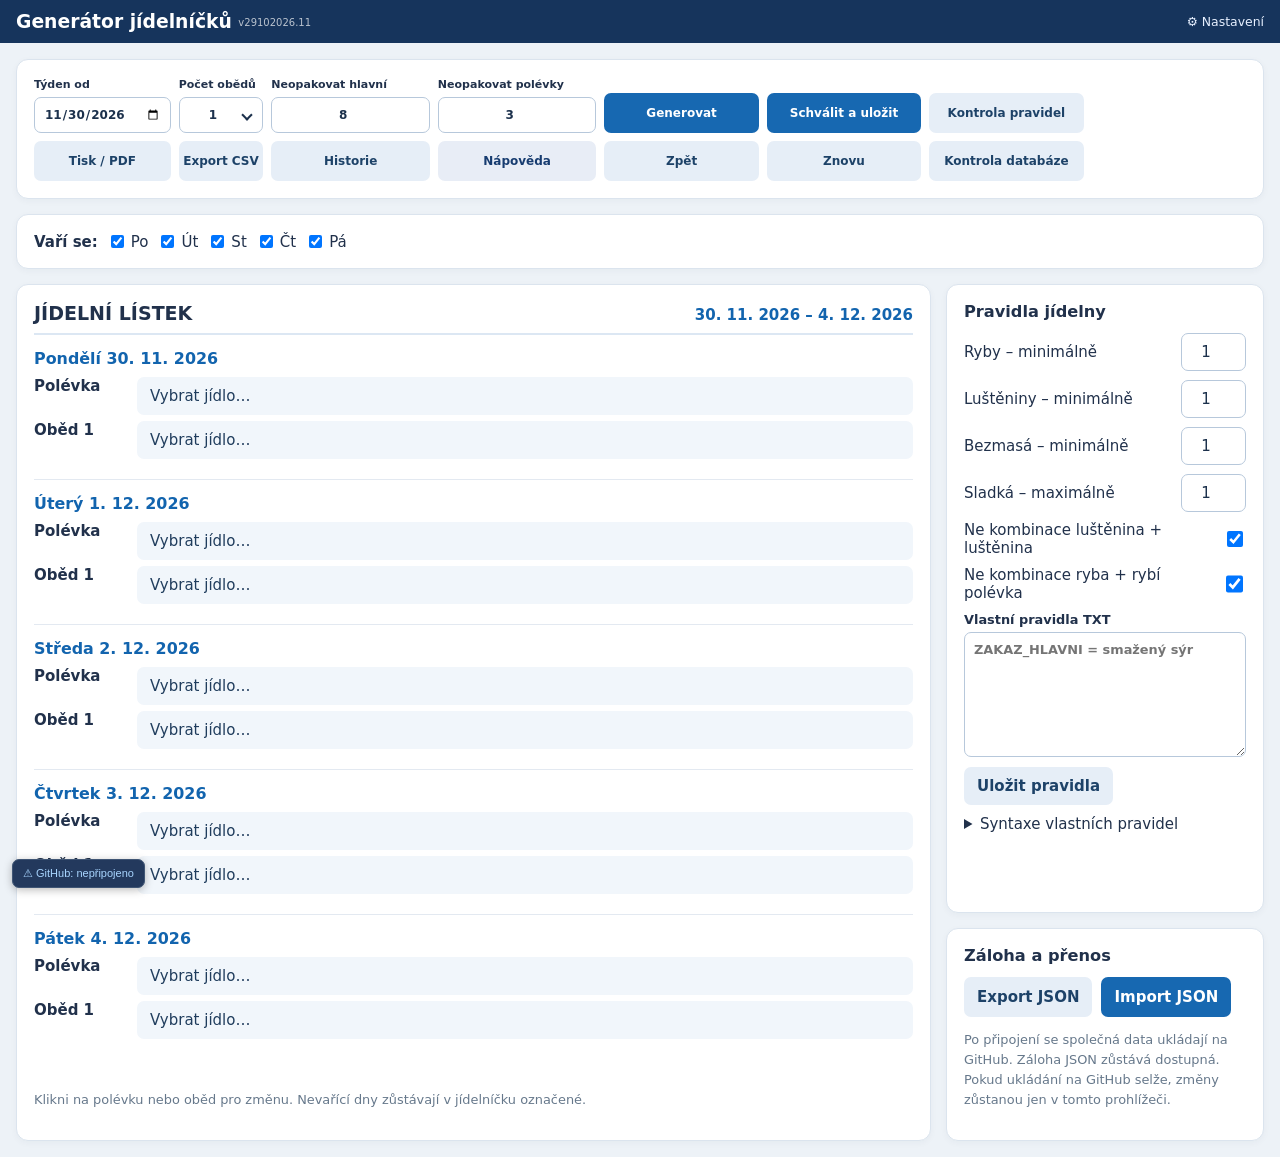
==== index.html @ 7bf38f8b "Add files via upload" ====
<!doctype html><html lang="cs"><head><meta charset="utf-8"><meta name="viewport" content="width=device-width,initial-scale=1"><title>Generátor školních jídelníčků</title><link rel="icon" href="favicon.ico?v=1" sizes="any"><link rel="apple-touch-icon" href="icon-192.png"><link rel="manifest" href="manifest.webmanifest"><meta name="theme-color" content="#ffb43d"><link rel="stylesheet" href="style.css?v=88"><style id="tablet-picker-stable-height">
/* Tablet: vyska dialogu nezavisi na poctu vysledku vyhledavani. */
@media (min-width: 601px) and (max-width: 1100px) {
  dialog#picker[open] {
    box-sizing: border-box !important;
    height: calc(100dvh - 12px) !important;
    max-height: calc(100dvh - 12px) !important;
    display: flex !important;
    flex-direction: column !important;
    overflow: hidden !important;
    margin-block: auto !important;
  }
  dialog#picker #choices {
    flex: 1 1 0 !important;
    min-height: 0 !important;
    max-height: none !important;
    overflow-y: auto !important;
    overscroll-behavior: contain;
  }
  dialog#picker .dialogtop,
  dialog#picker #pickerKindLabel,
  dialog#picker #search,
  dialog#picker .picker-category-label,
  dialog#picker .picker-management {
    flex-shrink: 0 !important;
  }
}
</style><style id="lenovo-picker-keyboard-fix">
/* Older Android WebView: visual viewport height is supplied by JS in pixels. */
@media (max-width: 1100px) {
 dialog#picker[open] {
  box-sizing:border-box!important;
  position:fixed!important;
  top:var(--picker-viewport-top, 0px)!important;
  bottom:auto!important;
  left:8px!important;right:8px!important;
  width:calc(100% - 16px)!important;
  max-width:none!important;
  height:var(--picker-viewport-height, calc(100vh - 16px))!important;
  max-height:var(--picker-viewport-height, calc(100vh - 16px))!important;
  margin:0 auto!important;
  padding:12px!important;
  display:flex!important;flex-direction:column!important;
  overflow:hidden!important;
 }
 dialog#picker #choices {flex:1 1 0!important;min-height:0!important;max-height:none!important;overflow-y:auto!important;overscroll-behavior:contain;}
 dialog#picker .dialogtop,dialog#picker #pickerKindLabel,dialog#picker #search,dialog#picker .picker-category-label,dialog#picker .picker-management {flex-shrink:0!important;}
 dialog#picker .picker-management {margin-top:auto!important;}
}
</style></head><body>
<header><div><h1>Generátor jídelníčků <small style="font-size:10px;font-weight:400;opacity:.7;white-space:nowrap;vertical-align:middle">v29102026.11</small></h1></div><div class="sync-area"><details class="github-settings"><summary>⚙ Nastavení</summary><div class="github-controls"><button id="ghConnect" type="button" class="alt">Připojit GitHub</button><button id="ghRefresh" type="button" class="alt" hidden>Načíst společná data</button><button id="ghResolve" type="button" class="alt" hidden>Vyřešit konflikt</button><button id="ghDisconnect" type="button" class="alt" hidden>Odpojit</button><p class="sync-hint">Změny se ukládají automaticky. Nová data se kontrolují při návratu do aplikace a průběžně. Při konfliktu se nic tiše nepřepíše.</p></div></details></div></header>
<main><section class="panel toolbar"><div class="toolbar-fields"><label>Týden od <span class="main-date-wrap"><input type="date" id="date" tabindex="-1" aria-hidden="true"><button type="button" id="openMainCalendar" class="main-date-overlay" aria-label="Vybrat týden v kalendáři" title="Vybrat týden v kalendáři"></button></span></label><label>Počet obědů <select id="count"><option value="1">1</option><option value="2">2</option></select></label><label>Neopakovat hlavní <input id="lockMain" type="number" min="0" max="20" value="8"><select id="lockMainMobile" class="mobile-lock-select" aria-label="Neopakovat hlavní"><option value="0">0</option><option value="1">1</option><option value="2">2</option><option value="3">3</option><option value="4">4</option><option value="5">5</option><option value="6">6</option><option value="7">7</option><option value="8" selected>8</option><option value="9">9</option><option value="10">10</option><option value="11">11</option><option value="12">12</option><option value="13">13</option><option value="14">14</option><option value="15">15</option><option value="16">16</option><option value="17">17</option><option value="18">18</option><option value="19">19</option><option value="20">20</option></select></label><label>Neopakovat polévky <input id="lockSoup" type="number" min="0" max="20" value="3"><select id="lockSoupMobile" class="mobile-lock-select" aria-label="Neopakovat polévky"><option value="0">0</option><option value="1">1</option><option value="2">2</option><option value="3" selected>3</option><option value="4">4</option><option value="5">5</option><option value="6">6</option><option value="7">7</option><option value="8">8</option><option value="9">9</option><option value="10">10</option><option value="11">11</option><option value="12">12</option><option value="13">13</option><option value="14">14</option><option value="15">15</option><option value="16">16</option><option value="17">17</option><option value="18">18</option><option value="19">19</option><option value="20">20</option></select></label></div><div class="toolbar-actions"><button id="generate">Generovat</button><button id="approve">Schválit a uložit</button><button id="validate" class="alt">Kontrola pravidel</button><button id="auditCatalog" class="alt">Kontrola databáze</button><button id="print" class="alt">Tisk / PDF</button><button id="csv" class="alt">Export CSV</button><button id="openHistory" class="alt">Historie</button><a class="help-link" href="napoveda.html?v=22" target="_blank" rel="noopener">Nápověda</a><button id="undo" class="alt">Zpět</button><button id="redo" class="alt">Znovu</button><details class="mobile-more" id="mobileMore"><summary>☰ Další</summary><div class="mobile-more-items"><button type="button" data-original="validate">Kontrola pravidel</button><button type="button" data-original="print">Tisk / PDF</button><button type="button" data-original="csv">Export CSV</button><button type="button" data-original="openHistory">Historie</button><a href="napoveda.html?v=22" target="_blank" rel="noopener">Nápověda</a><button type="button" data-original="auditCatalog">Kontrola databáze</button></div></details></div></section>
<section class="panel daybar"><strong>Vaří se:</strong><label><input type="checkbox" data-day="0" checked> Po</label><label><input type="checkbox" data-day="1" checked> Út</label><label><input type="checkbox" data-day="2" checked> St</label><label><input type="checkbox" data-day="3" checked> Čt</label><label><input type="checkbox" data-day="4" checked> Pá</label></section>
<div class="layout"><section class="panel"><div class="heading"><h2>JÍDELNÍ LÍSTEK</h2><strong id="range"></strong></div><div id="days"></div><p class="muted">Klikni na polévku nebo oběd pro změnu. Nevařící dny zůstávají v jídelníčku označené.</p></section>
<aside><section class="panel"><h2>Pravidla jídelny</h2><div id="rules"></div><label class="block">Vlastní pravidla TXT <textarea id="txtRules" rows="7" placeholder="ZAKAZ_HLAVNI = smažený sýr"></textarea></label><button id="saveRules" class="alt">Uložit pravidla</button><details><summary>Syntaxe vlastních pravidel</summary><p class="muted">ZAKAZ_HLAVNI, ZAKAZ_POLEVKA, ZAKAZ_KOMBINACE, VYZADUJ_HLAVNI, VYZADUJ_POLEVKA, VYZADUJ_KOMBINACE. Každý požadavek na samostatný řádek; kombinace ve tvaru polévka | hlavní jídlo.</p></details></section><section class="panel"><h2>Záloha a přenos</h2><div class="actions"><button id="backup" class="alt">Export JSON</button><label class="upload">Import JSON<input id="restore" type="file" accept=".json,application/json" hidden></label></div><p class="muted">Po připojení se společná data ukládají na GitHub. Záloha JSON zůstává dostupná. Pokud ukládání na GitHub selže, změny zůstanou jen v tomto prohlížeči.</p></section></aside></div>
<div id="status" role="status" aria-live="polite"></div></main>
<dialog id="picker"><div class="dialogtop"><h2 id="pickerTitle">Vybrat jídlo</h2><button id="closePicker" class="alt">Zavřít</button></div><label id="pickerKindLabel" class="picker-category-label" hidden>Druh <select id="pickerKind"><option value="main">Hlavní jídlo</option><option value="soup">Polévka</option></select></label><input id="search" placeholder="Hledat jídlo nebo kategorii…" autocomplete="off"><label class="picker-category-label">Kategorie <select id="pickerCategory"><option value="">VŠECHNY</option></select></label><div id="choices"></div><div class="picker-management"><label for="pickerMealName">Název vybraného nebo nového jídla</label><input id="pickerMealName" placeholder="Název pokrmu"><div class="picker-management-actions"><button type="button" id="pickerAdd" class="alt">Přidat</button><button type="button" id="pickerRename" class="alt">Přejmenovat</button><button type="button" id="pickerRemove" class="danger">Smazat</button><button type="button" id="pickerChoose">Vybrat ✓</button></div></div></dialog>
<dialog id="newMealCategoryDialog" class="new-meal-category-dialog"><h2>Potvrdit kategorii nového pokrmu</h2><div class="new-meal-summary"><div><strong>Druh:</strong> <span id="newMealKind"></span></div><div><label for="newMealName"><strong>Název jídla / polévky:</strong></label> <input id="newMealName" type="text" autocomplete="off" required></div></div><p id="newMealCategoryHint"></p><label class="block">Kategorie<select id="newMealCategory"></select></label><div class="actions"><button type="button" id="newMealCategoryAccept">Potvrdit a přidat</button><button type="button" id="newMealCategoryCancel" class="alt">Zrušit</button></div></dialog><dialog id="historyDialog" class="history-dialog"><div class="dialogtop"><h2>Historie jídelníčků</h2><button id="closeHistory" class="alt">Zavřít</button></div><div class="history-layout"><div class="history-list"><div id="historyList"></div></div><div class="history-detail"><h3 id="historyTitle">Vyber uložený týden</h3><div id="historyPreview"></div><div class="history-actions"><button id="historyLoad">Načíst jídelníček</button><button id="historyCopy" class="alt">Kopírovat do jiného týdne</button><button id="historyDelete" class="danger">Smazat z historie</button><label class="upload history-import-button">Import historie<input id="importHistory" type="file" accept=".json,application/json" hidden></label><button id="exportHistory" class="alt">Export historie</button><button id="historyPrint" class="alt">Tisk / PDF</button></div></div></div></dialog><dialog id="copyWeekDialog" class="copy-week-dialog" aria-labelledby="copyWeekTitle">
<div class="dialogtop"><h2 id="copyWeekTitle">Kopírovat do jiného týdne</h2><button type="button" id="copyCancel" class="alt">Zavřít</button></div>
<p>Vyber datum. Aplikace automaticky nastaví týden začínající příslušným pondělím.</p>
<div class="copy-cal-nav"><button type="button" id="copyPrevMonth" class="alt" aria-label="Předchozí měsíc">‹</button><strong id="copyMonthLabel"></strong><button type="button" id="copyNextMonth" class="alt" aria-label="Následující měsíc">›</button></div>
<div class="copy-cal-days"><span>Po</span><span>Út</span><span>St</span><span>Čt</span><span>Pá</span><span>So</span><span>Ne</span></div><div id="copyCalendar" class="copy-cal-grid"></div>
<div class="copy-cal-legend"><span>🟩 Dnes</span><span>🟦 Vybraný den</span><span>▫️ Cílový týden</span></div>
<p id="copyWeekRange" aria-live="polite"></p><p id="copyWeekWarning" class="copy-cal-warning" aria-live="polite"></p>
<div class="copy-cal-actions"><button type="button" id="copyToday" class="alt">Dnes</button><button type="button" id="copyConfirm">Kopírovat</button></div></dialog>
<script src="catalog-data.js"></script><script src="catalog.js"></script><script src="github-sync.js?v=21"></script><script src="app.js?v=79"></script><script>(function(){const menu=document.getElementById('mobileMore');if(!menu)return;menu.querySelectorAll('[data-original]').forEach(button=>button.addEventListener('click',()=>{menu.open=false;document.getElementById(button.dataset.original)?.click()}));menu.querySelectorAll('a').forEach(a=>a.addEventListener('click',()=>{menu.open=false}));document.addEventListener('pointerdown',e=>{if(menu.open&&!menu.contains(e.target))menu.open=false});document.addEventListener('keydown',e=>{if(e.key==='Escape'&&menu.open)menu.open=false});})();</script><script>/* Presne barvy jednotlivych polozek bez systemoveho sedeho hoveru. */
(()=>{const ids=['count','lockMainMobile','lockSoupMobile'];let active=null;
function close(){if(active){active.hidden=true;active=null}}
for(const id of ids){const sel=document.getElementById(id);if(!sel)continue;
const shell=document.createElement('span');shell.className='toolbar-select-shell';sel.parentNode.insertBefore(shell,sel);shell.append(sel);
const trigger=document.createElement('button');trigger.type='button';trigger.className='toolbar-select-trigger';trigger.setAttribute('aria-label',sel.getAttribute('aria-label')||sel.closest('label')?.textContent.trim()||id);shell.append(trigger);
const menu=document.createElement('div');menu.className='toolbar-select-list';menu.hidden=true;shell.append(menu);
function refresh(){trigger.textContent=sel.selectedOptions[0]?.textContent||sel.value;menu.replaceChildren();for(const opt of sel.options){const b=document.createElement('button');b.type='button';b.className='toolbar-select-item';b.textContent=opt.textContent;b.addEventListener('click',()=>{sel.value=opt.value;sel.dispatchEvent(new Event('change',{bubbles:true}));refresh();close();trigger.focus()});menu.append(b)}}
trigger.addEventListener('click',()=>{const was=!menu.hidden;close();if(!was){refresh();menu.hidden=false;active=menu}});
sel.addEventListener('change',refresh);const obs=new MutationObserver(refresh);obs.observe(sel,{attributes:true,attributeFilter:['value']});
refresh();const oldValue=Object.getOwnPropertyDescriptor(HTMLSelectElement.prototype,'value');if(oldValue){Object.defineProperty(sel,'value',{get(){return oldValue.get.call(this)},set(v){oldValue.set.call(this,v);refresh()},configurable:true})}
}
document.addEventListener('pointerdown',e=>{if(active&&!e.target.closest('.toolbar-select-shell'))close()});document.addEventListener('keydown',e=>{if(e.key==='Escape')close()});
})();</script><script id="lenovo-picker-keyboard-js">
(function(){
 const picker=document.getElementById('picker');if(!picker)return;
 function setLandscape(){
  var touch=window.matchMedia ? window.matchMedia('(pointer: coarse)').matches : ('ontouchstart' in window);
  var wide=window.innerWidth>=681 && window.innerWidth<=1800 && window.innerWidth>window.innerHeight;
  document.documentElement.classList.toggle('tablet-landscape-picker',!!(touch&&wide));
 }
 setLandscape();
 function fit(){
  setLandscape();
  if(!picker.open)return;
  const vv=window.visualViewport;
  const h=vv?vv.height:window.innerHeight;
  const top=vv?vv.offsetTop:0;
  picker.style.setProperty('--picker-viewport-height',Math.max(120,Math.floor(h-12))+'px');
  picker.style.setProperty('--picker-viewport-top',Math.round(top+6)+'px');
  picker.style.setProperty('--picker-viewport-left',Math.round(vv?vv.offsetLeft:0)+'px');
  picker.style.setProperty('--picker-viewport-width',Math.floor(vv?vv.width:window.innerWidth)+'px');
 }
 if(window.visualViewport){visualViewport.addEventListener('resize',fit);visualViewport.addEventListener('scroll',fit)}
 window.addEventListener('resize',fit);
 picker.addEventListener('focusin',()=>{fit();setTimeout(fit,100);setTimeout(fit,350)});
 new MutationObserver(fit).observe(picker,{attributes:true,attributeFilter:['open']});
 document.getElementById('search')?.addEventListener('input',fit);
})();
</script><script id="mobile-picker-compact-v09">(function(){
 var picker=document.getElementById('picker'),kind=document.getElementById('pickerKind'),search=document.getElementById('search');
 if(!picker||!kind||!search)return;
 function update(){picker.classList.toggle('picker-fixed-kind',kind.disabled);}
 new MutationObserver(update).observe(picker,{attributes:true,attributeFilter:['open']});
 update();
})();</script><script id="mobile-picker-keyboard-v11">(function(){
 var picker=document.getElementById('picker');
 var search=document.getElementById('search');
 if(!picker||!search)return;
 var baseline=0;
 function mobile(){return window.matchMedia('(max-width:600px)').matches;}
 function height(){return window.visualViewport?window.visualViewport.height:window.innerHeight;}
 function update(){
  if(!picker.open||!mobile()){
   picker.classList.remove('mobile-keyboard-open');
   if(!picker.open)baseline=0;
   return;
  }
  var current=height();
  if(!baseline||current>baseline)baseline=current;
  // Focus alone is insufficient: hardware keyboards and desktop emulation.
  var typing=document.activeElement===search;
  var reduced=baseline-current>Math.max(110,baseline*.19);
  picker.classList.toggle('mobile-keyboard-open',typing&&reduced);
 }
 function checkLater(){update();setTimeout(update,100);setTimeout(update,300);setTimeout(update,600);}
 picker.addEventListener('focusin',checkLater);
 picker.addEventListener('focusout',function(){setTimeout(update,80);});
 picker.addEventListener('click',function(e){
  if(e.target.closest('#choices')&&document.activeElement===search){search.blur();}
 });
 new MutationObserver(checkLater).observe(picker,{attributes:true,attributeFilter:['open']});
 if(window.visualViewport){visualViewport.addEventListener('resize',checkLater);visualViewport.addEventListener('scroll',update);}
 window.addEventListener('resize',checkLater);
 window.addEventListener('orientationchange',function(){baseline=0;checkLater();});
})();</script><div id="githubIndicator" class="github-indicator" role="status" aria-live="polite">⚠ GitHub: nepřipojeno</div><script id="github-indicator-keyboard-visibility">(function(){
  'use strict';
  var indicator=document.getElementById('githubIndicator');
  if(!indicator)return;
  var baseline=0;
  function mobile(){return window.matchMedia('(max-width:600px)').matches;}
  function viewportHeight(){return window.visualViewport?window.visualViewport.height:window.innerHeight;}
  function editing(){var e=document.activeElement;return !!(e&&(e.matches('input:not([type=checkbox]):not([type=radio]):not([type=button]):not([type=submit]),textarea,[contenteditable="true"]')));}
  function update(){
    if(!mobile()){indicator.classList.remove('keyboard-hidden');baseline=0;return;}
    var h=viewportHeight();
    if(!baseline||h>baseline)baseline=h;
    var keyboard=editing()&&baseline-h>Math.max(110,baseline*0.19);
    indicator.classList.toggle('keyboard-hidden',keyboard);
    if(!editing()&&!keyboard&&h>=baseline-50)baseline=h;
  }
  function deferred(){update();setTimeout(update,100);setTimeout(update,300);}
  document.addEventListener('focusin',deferred);
  document.addEventListener('focusout',deferred);
  if(window.visualViewport){window.visualViewport.addEventListener('resize',deferred);window.visualViewport.addEventListener('scroll',update);}
  window.addEventListener('resize',deferred);
  window.addEventListener('orientationchange',function(){baseline=0;deferred();});
  deferred();
})();</script></body></html>
---- style.css ----
:root {
  font-family: system-ui, -apple-system, Segoe UI, Arial, sans-serif;
  color: #21314b;
  background: #edf2f7;
  font-size: 15px;
}
* { box-sizing: border-box; }
body { margin: 0; }
header {
  background: #16345c;
  color: white;
  padding: 17px max(16px, calc((100vw - 1480px) / 2));
  display: flex;
  align-items: center;
  justify-content: space-between;
  gap: 16px;
}
header h1 { margin: 0; font-size: 1.5rem; }
header small { opacity: .85; }
#savedBadge { font-size: .8rem; color: #dbeafe; }
main {
  max-width: 1512px;
  margin: auto;
  padding: 16px;
}
.panel {
  background: white;
  border: 1px solid #dbe4ee;
  border-radius: 12px;
  padding: 17px;
  margin-bottom: 15px;
  box-shadow: 0 2px 7px #17304c0a;
}
.toolbar, .daybar, .actions {
  display: flex;
  gap: 9px;
  align-items: end;
  flex-wrap: wrap;
}
.toolbar label, .block {
  display: flex;
  flex-direction: column;
  gap: 5px;
  font-size: .86rem;
  font-weight: 600;
}
.toolbar input { max-width: 165px; }
.toolbar input[type=number] { width: 105px; }
input, select, textarea {
  border: 1px solid #b7c8db;
  border-radius: 7px;
  padding: 9px;
  background: white;
  color: #1c314c;
  font: inherit;
  min-width: 0;
}
textarea { width: 100%; resize: vertical; }
button, .upload {
  border: 0;
  border-radius: 7px;
  background: #1768b1;
  color: white;
  padding: 10px 13px;
  font: inherit;
  font-weight: 600;
  cursor: pointer;
  display: inline-flex;
  align-items: center;
  justify-content: center;
}
button:hover, .upload:hover { filter: brightness(.94); }
.alt { background: #e6eef7; color: #1d4268; }
.danger { background: #b83243; }
.daybar { align-items: center; }
.daybar label {
  display: flex;
  align-items: center;
  gap: 4px;
}
.layout {
  display: grid;
  grid-template-columns: minmax(0, 1fr) 355px;
  gap: 15px;
}
.heading {
  display: flex;
  flex-wrap: wrap;
  align-items: baseline;
  justify-content: space-between;
  gap: 12px;
  border-bottom: 2px solid #dce7f3;
  padding-bottom: 9px;
}
.heading h2 { font-size: 1.27rem; margin: 0; }
.heading strong, .daytitle { color: #1264ae; }
.day {
  border-bottom: 1px solid #e3e9f1;
  padding: 14px 0;
}
.day:last-child { border: 0; }
.daytitle {
  font-size: 1.06rem;
  font-weight: 750;
  margin-bottom: 9px;
}
.meal {
  display: grid;
  grid-template-columns: 95px minmax(0, 1fr);
  align-items: start;
  gap: 8px;
  margin: 6px 0;
}
.meal button {
  display: block;
  width: 100%;
  text-align: left;
  background: #f1f6fb;
  color: #203d5d;
  font-weight: 500;
  white-space: normal;
}
.meal button:hover { background: #dcebf9; }
.closed { color: #718096; font-style: italic; }
.muted {
  color: #66788b;
  font-size: .86rem;
  line-height: 1.55;
}
.block { margin: 10px 0; }
.block input, .block select { width: 100%; }
aside h2 { font-size: 1.08rem; margin: 0 0 12px; }
aside details { margin-top: 10px; }
#history .entry {
  padding: 9px 0;
  border-bottom: 1px solid #e4eaf2;
  display: flex;
  gap: 8px;
  justify-content: space-between;
  align-items: center;
  flex-wrap: wrap;
}
.entry button { padding: 7px 9px; font-size: .82rem; }
.rule {
  display: flex;
  justify-content: space-between;
  gap: 12px;
  align-items: center;
  margin: 9px 0;
}
.rule input[type=number] { width: 65px; }
.rule input[type=checkbox] { width: 18px; height: 18px; }
#status {
  position: fixed;
  bottom: 15px;
  left: 50%;
  transform: translateX(-50%);
  padding: 12px 20px;
  border-radius: 9px;
  background: #173b64;
  color: white;
  box-shadow: 0 8px 25px #1234;
  max-width: calc(100vw - 24px);
  display: none;
  z-index: 10;
}
#status.error { background: #a82b37; }
dialog {
  border: 0;
  border-radius: 13px;
  padding: 20px;
  width: min(760px, 95vw);
  max-height: 88vh;
  box-shadow: 0 16px 80px #0005;
}
dialog::backdrop { background: #10233b99; }
.dialogtop {
  display: flex;
  justify-content: space-between;
  align-items: center;
  gap: 10px;
}
.dialogtop h2 { margin: 0 0 12px; }
#search { width: 100%; margin-bottom: 12px; }
#choices { max-height: 58vh; overflow: auto; }
.choice {
  display: block;
  width: 100%;
  margin: 3px 0;
  text-align: left;
  background: #f2f6fb;
  color: #1e3858;
  font-weight: 500;
}
.choice small { display: block; color: #61768c; }
.empty { padding: 12px; color: #718096; }

/* Tablet / narrow desktop */
@media (max-width: 900px) {
  .layout { grid-template-columns: 1fr; }
  header { padding: 14px 12px; }
  main { padding: 10px; }
  .toolbar button { flex: 1 1 auto; }
}

/* Phones (S21 FE, Redmi Note 13 Pro+, běžné 360–430 px) */
@media (max-width: 500px) {
  :root { font-size: 14px; }
  header {
    display: block;
    padding: 12px 10px;
  }
  header h1 { font-size: 1.25rem; }
  header small { font-size: .8rem; }
  #savedBadge {
    display: block;
    margin-top: 4px;
    font-size: .75rem;
  }
  main { padding: 8px; }
  .panel {
    padding: 12px 10px;
    margin-bottom: 10px;
    border-radius: 10px;
  }
  .toolbar {
    gap: 6px;
    align-items: stretch;
  }
  .toolbar label {
    flex: 1 1 120px;
    gap: 3px;
    font-size: .8rem;
  }
  .toolbar input,
  .toolbar select {
    width: 100%;
    max-width: none;
    padding: 7px 8px;
    font-size: .9rem;
  }
  .toolbar input[type=number] { width: 100%; }
  button, .upload, .help-link {
    padding: 8px 10px;
    font-size: .88rem;
    border-radius: 6px;
  }
  .daybar {
    gap: 6px 10px;
    font-size: .9rem;
  }
  .daybar label { gap: 3px; }
  .heading {
    gap: 6px;
    padding-bottom: 6px;
  }
  .heading h2 { font-size: 1.1rem; }
  .day { padding: 10px 0; }
  .daytitle {
    font-size: .95rem;
    margin-bottom: 6px;
  }
  .meal {
    grid-template-columns: 1fr;
    gap: 2px;
    margin: 4px 0;
  }
  .meal strong {
    font-size: .8rem;
    color: #4a6080;
  }
  .meal button {
    padding: 8px 10px;
    font-size: .9rem;
  }
  .muted { font-size: .8rem; }
  aside h2 { font-size: 1rem; margin-bottom: 8px; }
  .block { margin: 8px 0; gap: 3px; }
  .block input, .block select, textarea {
    padding: 7px 8px;
    font-size: .9rem;
  }
  .rule {
    margin: 6px 0;
    gap: 8px;
    font-size: .85rem;
  }
  .rule input[type=number] { width: 56px; padding: 6px; }
  .rule input[type=checkbox] { width: 16px; height: 16px; }
  #history .entry {
    padding: 7px 0;
    gap: 6px;
  }
  .entry button {
    padding: 6px 8px;
    font-size: .78rem;
  }
  .actions { gap: 6px; }
  dialog {
    padding: 14px 12px;
    width: 96vw;
    max-height: 92vh;
    border-radius: 10px;
  }
  .dialogtop h2 { font-size: 1.05rem; margin-bottom: 8px; }
  #search { padding: 8px; margin-bottom: 8px; }
  #choices { max-height: 55vh; }
  .choice {
    padding: 8px 10px;
    margin: 2px 0;
    font-size: .9rem;
  }
  #status {
    padding: 10px 14px;
    font-size: .9rem;
    bottom: 10px;
  }
}

/* Extra small phones / narrow portrait */
@media (max-width: 380px) {
  :root { font-size: 13.5px; }
  .toolbar label { flex: 1 1 100%; }
  .daybar { gap: 4px 8px; }
  button, .upload, .help-link { padding: 7px 8px; font-size: .85rem; }
}

/* History dialog */
.help-link {
  display: inline-flex;
  align-items: center;
  background: #e8edf6;
  color: #173c70;
  text-decoration: none;
  padding: 10px 14px;
  border-radius: 7px;
  font-weight: 700;
}
.history-dialog {
  width: min(1100px, 96vw);
  max-width: 96vw;
  max-height: 92vh;
}
.history-layout {
  display: grid;
  grid-template-columns: minmax(210px, 32%) 1fr;
  gap: 18px;
}
.history-list {
  overflow-y: auto;
  max-height: 65vh;
}
.history-list input {
  width: 100%;
  box-sizing: border-box;
  margin: 8px 0;
}
.history-item {
  display: block;
  width: 100%;
  text-align: left;
  margin: 5px 0;
  background: #e9eef7;
  color: #15355c;
}
.history-item.selected {
  background: #2d60a7;
  color: white;
}
.history-detail {
  min-width: 0;
  overflow-y: auto;
  max-height: 70vh;
}
.history-day {
  padding: 9px 4px;
  border-bottom: 1px solid #dce3ed;
  line-height: 1.55;
}
.history-day strong {
  display: block;
  color: #285a9e;
}
.history-actions {
  display: flex;
  flex-wrap: wrap;
  gap: 8px;
  margin-top: 14px;
}
.history-actions button:disabled {
  opacity: .45;
  cursor: not-allowed;
}
@media (max-width: 680px) {
  .history-layout { grid-template-columns: 1fr; }
  .history-list { max-height: 160px; }
  .history-detail { max-height: 50vh; }
}
@media (max-width: 500px) {
  .history-dialog { padding: 12px 10px; }
  .history-list { max-height: 140px; }
  .history-detail { max-height: 48vh; }
  .history-actions { gap: 6px; }
  .history-actions button {
    padding: 7px 9px;
    font-size: .85rem;
  }
}

/* Print */
@media print {
  header, .toolbar, .daybar, aside, .muted, #status, dialog {
    display: none !important;
  }
  body { background: white; }
  main { padding: 0; }
  .layout { display: block; }
  .panel {
    border: 0;
    box-shadow: none;
  }
  .meal button {
    background: white;
    color: black;
    padding: 2px 0;
  }
  .heading { margin-bottom: 12px; }
  .history-dialog { display: none !important; }
}
/* Databáze jídel */
.catalog-list{max-height:290px;overflow-y:auto;border:1px solid #dbe4ee;border-radius:8px;padding:5px;margin:8px 0;overscroll-behavior:contain}
.catalog-item{display:block;width:100%;text-align:left;color:#203d5d;background:#f1f6fb;font-weight:500;margin:3px 0;white-space:normal;overflow-wrap:anywhere}
.catalog-item.selected{background:#245d9b;color:white}
/* Dialog historie přesně ve viditelné části mobilního displeje */
.history-dialog{position:fixed;inset:0;margin:auto;box-sizing:border-box;overflow-y:auto;max-height:calc(100dvh - 24px)}
@media(max-width:680px){
 .history-dialog{width:calc(100vw - 16px);max-width:calc(100vw - 16px);height:calc(100dvh - 24px);max-height:calc(100dvh - 24px);padding:12px;}
 .history-layout{display:flex;flex-direction:column;gap:10px}
 .history-list{max-height:25dvh;flex-shrink:0}
 .history-detail{max-height:none;overflow:visible}
 .history-actions{padding-bottom:12px}
}

/* Mobilní historie: skutečně vystředěný modal bez horizontálního posuvu */
@media screen and (max-width: 680px) {
  dialog.history-dialog,
  dialog.history-dialog[open] {
    position: fixed !important;
    inset: 0 !important;
    left: 0 !important;
    right: 0 !important;
    top: 0 !important;
    bottom: 0 !important;
    margin: auto !important;
    width: calc(100% - 20px) !important;
    max-width: calc(100% - 20px) !important;
    min-width: 0 !important;
    height: calc(100% - 24px) !important;
    max-height: calc(100% - 24px) !important;
    padding: 12px !important;
    overflow-x: hidden !important;
    overflow-y: auto !important;
    box-sizing: border-box !important;
    overscroll-behavior: contain;
  }
  .history-dialog *, .history-dialog *::before, .history-dialog *::after { box-sizing: border-box; min-width: 0; }
  .history-dialog .dialogtop { position: sticky; top: -12px; z-index: 2; background: white; padding: 10px 0; align-items: center; }
  .history-dialog .dialogtop h2 { font-size: 1.13rem; margin: 0; overflow-wrap: anywhere; }
  .history-dialog .dialogtop button { min-height: 46px; padding: 10px 16px; font-size: 1rem; flex-shrink: 0; }
  .history-dialog .history-layout { display: flex; flex-direction: column; width: 100%; gap: 12px; }
  .history-dialog .history-list { width: 100%; max-height: 26vh; max-height: 26dvh; overflow-y: auto; }
  .history-dialog .history-detail { width: 100%; max-height: none; overflow: visible; }
  .history-dialog .history-item { min-height: 46px; padding: 11px 12px; font-size: 1rem; overflow-wrap: anywhere; }
  .history-dialog .history-actions { display: grid; grid-template-columns: repeat(2, minmax(0, 1fr)); gap: 9px; }
  .history-dialog .history-actions button { width: 100%; min-height: 50px; padding: 11px 8px; font-size: .95rem; line-height: 1.25; white-space: normal; overflow-wrap: anywhere; }
  .history-dialog input { min-height: 46px; font-size: 16px; width: 100%; }
  .history-dialog #historyPreview { overflow-wrap: anywhere; }
}
@media screen and (max-width: 360px) {
  .history-dialog .history-actions { grid-template-columns: 1fr; }
}

/* v2: mobilní historie jako samostatná obrazovka; bez desktopových minimálních šířek */
@media screen and (max-width: 800px) {
 html,body {max-width:100%;overflow-x:hidden}
 dialog#historyDialog[open] {
   position:fixed !important; inset:0 !important; margin:0 !important;
   width:100% !important; min-width:0 !important; max-width:100% !important;
   height:100% !important; height:100dvh !important;
   max-height:100% !important; max-height:100dvh !important;
   border:0 !important; border-radius:0 !important;
   padding:0 12px 18px !important; overflow-x:hidden !important;
   overflow-y:auto !important; overscroll-behavior:contain;
 }
 #historyDialog .dialogtop {position:sticky;top:0 !important;z-index:5;background:white;
   margin:0 -12px 12px;padding:12px;min-height:66px;display:flex;gap:8px;}
 #historyDialog .dialogtop h2 {font-size:clamp(17px,5vw,22px);line-height:1.25;flex:1;}
 #historyDialog .dialogtop button {min-width:95px;min-height:48px;font-size:16px;}
 #historyDialog .history-layout {display:flex !important;flex-direction:column !important;
   grid-template-columns:none !important;gap:12px;width:100%;min-width:0;}
 #historyDialog .history-list {max-height:none !important;overflow:visible !important;width:100%;}
 #historyDialog #historyList {max-height:28dvh;overflow-y:auto;overscroll-behavior:contain;}
 #historyDialog .history-detail {width:100%;min-width:0;max-height:none !important;overflow:visible !important;}
 #historyDialog .history-actions {display:grid;grid-template-columns:repeat(2,minmax(0,1fr));gap:10px;}
 #historyDialog .history-actions button {font-size:15px;min-height:52px;padding:10px 7px;}
 #historyDialog .history-item {min-height:48px;font-size:16px;}
 #historyDialog input {font-size:16px;min-height:48px;}
 #historyDialog #historyPreview {overflow-wrap:anywhere;}
}
@media screen and (max-width:380px) {
 #historyDialog .history-actions {grid-template-columns:1fr;}
}

/* v3: kompaktní historie pro telefony */
@media screen and (max-width:800px) {
 #historyDialog .dialogtop {min-height:48px;padding:8px 12px;margin-bottom:5px;}
 #historyDialog .dialogtop h2 {font-size:18px;margin:0;line-height:1.2;}
 #historyDialog .dialogtop button {min-height:40px;min-width:78px;padding:7px 10px;font-size:14px;}
 #historyDialog .history-layout {gap:8px;}
 #historyDialog #historyList {max-height:22dvh;}
 #historyDialog .history-item {min-height:39px;font-size:14px;padding:8px 10px;margin:3px 0;}
 #historyDialog .history-detail h3 {font-size:16px;line-height:1.35;margin:8px 0;}
 #historyDialog .history-day {padding:6px 2px;font-size:14px;line-height:1.4;}
 #historyDialog .history-actions {gap:7px;margin-top:10px;}
 #historyDialog .history-actions button {min-height:44px;font-size:14px;padding:8px;}
}

.github-controls{display:flex;gap:8px;flex-wrap:wrap}.github-controls button{padding:8px 10px;font-size:.82rem}@media(max-width:650px){.github-controls{margin-top:8px}}

/* Synchronizace v rozbalovacím nastavení. */
.sync-area{display:flex;align-items:center;gap:12px;flex-wrap:wrap;justify-content:flex-end}
.github-settings{position:relative;font-size:.83rem}
.github-settings summary{cursor:pointer;color:#e7f0ff;list-style:none;white-space:nowrap}
.github-settings summary::-webkit-details-marker{display:none}
.github-settings[open] .github-controls{position:absolute;z-index:30;right:0;top:calc(100% + 9px);width:min(320px,calc(100vw - 20px));background:#fff;color:#21314b;padding:14px;border-radius:10px;box-shadow:0 8px 28px #0b1e3c55;display:flex;flex-direction:column;align-items:stretch;gap:8px}
.github-settings:not([open]) .github-controls{display:none}
.github-controls button[hidden]{display:none}
.sync-hint{font-size:.8rem;line-height:1.45;margin:3px 0 0;color:#52677e}
@media(max-width:500px){.sync-area{justify-content:space-between;gap:8px;margin-top:6px}.github-settings[open] .github-controls{right:0}#savedBadge{margin:0}}

/* V9: kalendar kopirovani historie */
.copy-week-dialog{width:min(460px,94vw);max-height:90vh;border:0;border-radius:14px;padding:20px;color:#203451;box-shadow:0 16px 60px #0004}
.copy-cal-nav,.copy-cal-actions{display:flex;align-items:center;justify-content:space-between;gap:12px;margin:14px 0}
.copy-cal-nav strong{text-transform:capitalize}.copy-cal-days,.copy-cal-grid{display:grid;grid-template-columns:repeat(7,minmax(0,1fr));gap:4px}
.copy-cal-days{text-align:center;font-size:12px;font-weight:700;color:#586b86;margin-bottom:6px}
.copy-cal-day{min-width:0;aspect-ratio:1;border:1px solid transparent;border-radius:8px;background:#f0f3f8;color:#203451;padding:0;cursor:pointer;font-size:14px}
.copy-cal-day.outside{opacity:.4}.copy-cal-day.in-week{background:#dce9fb}.copy-cal-day.is-today{background:#c2efd4;border:2px solid #168251;font-weight:700}
.copy-cal-day.is-selected{background:#2457ad;color:white;border:2px solid #143b81;font-weight:700}.copy-cal-day:focus-visible{outline:3px solid #f59e0b;outline-offset:1px}
.copy-cal-legend{display:flex;flex-wrap:wrap;gap:12px;margin:12px 0;font-size:12px}.copy-cal-warning{color:#925000;font-weight:600}.copy-cal-actions{justify-content:flex-end}

/* V10: jednotny barevny kalendar pro hlavni vyber tydne. */
.main-date-wrap{position:relative;display:block;min-width:0}
.main-date-wrap #date{width:100%;pointer-events:none}
.main-date-overlay{position:absolute;inset:0;width:100%;height:100%;background:transparent;border:0;cursor:pointer;border-radius:6px;z-index:1;padding:0}
.main-date-overlay:focus-visible{outline:3px solid #2457ad;outline-offset:2px}

/* v11: sjednoceny filtr vsech kategorii a zvyrazneni aktualniho pokrmu */
.picker-category-label{display:flex;flex-direction:column;gap:5px;margin-bottom:10px;font-weight:600}
#pickerCategory{width:100%;max-width:100%}
.choice.selected{background:#dce9fa;outline:2px solid #3766a6;outline-offset:-2px}

/* v16: seznam databaze drzi staly prostor pri filtrovani */
#catalogList.catalog-list { height:290px; min-height:290px; max-height:290px; overflow-y:auto; overscroll-behavior:contain; }
/* v16: vyber jidel neztraci vysku pri ubyvani vysledku */
#picker[open] { display:flex; flex-direction:column; }
#picker #choices { flex:1 1 auto; min-height:0; overflow-y:auto; overscroll-behavior:contain; }
#picker #search, #picker .picker-category-label, #picker .dialogtop { flex:0 0 auto; }
@media screen and (max-width:680px) {
 #picker[open] {
  position:fixed; inset:0; margin:auto; box-sizing:border-box;
  width:calc(100vw - 12px); max-width:calc(100vw - 12px);
  height:calc(100dvh - 12px); max-height:calc(100dvh - 12px);
  padding:12px; overflow:hidden;
 }
 #picker .dialogtop {gap:8px;align-items:center;margin-bottom:8px;}
 #picker .dialogtop h2 {font-size:1.08rem;line-height:1.2;margin:0;}
 #picker .dialogtop button {padding:8px 10px;min-height:40px;}
 #picker #search {font-size:16px;min-height:44px;margin:0 0 8px;}
 #picker .picker-category-label {font-size:.85rem;gap:3px;margin:0 0 8px;}
 #picker #pickerCategory {font-size:16px;min-height:42px;}
 #picker #choices {max-height:none;min-height:0;}
 #picker .choice {min-height:42px;padding:10px 9px;}
 #catalogList.catalog-list {height:250px;min-height:250px;max-height:250px;}
 #catalogSearch {font-size:16px;}
}

/* v17: Nastavení GitHubu vždy uvnitř mobilního viewportu. */
@media screen and (max-width: 650px) {
  .sync-area { min-width: 0; width: 100%; }
  .github-settings { position: static; }
  .github-settings[open] .github-controls {
    position: fixed;
    top: max(12px, env(safe-area-inset-top));
    left: 12px;
    right: 12px;
    width: auto;
    max-width: none;
    max-height: calc(100dvh - 24px);
    overflow-y: auto;
    overflow-x: hidden;
    z-index: 100;
  }
  .github-controls button { min-height: 44px; white-space: normal; }
}

/* v18: stálá výška výběru a úpravy katalogu přímo v dialogu */
#picker[open]{display:flex;flex-direction:column;height:min(760px,88dvh);max-height:88dvh;overflow:hidden}
#picker #choices{flex:1 1 auto;min-height:0;max-height:none;overflow-y:auto}
.picker-choice-row{display:flex;gap:5px;align-items:stretch;margin:3px 0}
.picker-choice-row .choice{flex:1;min-width:0;margin:0}
.picker-edit-button{flex:0 0 auto;padding:7px 10px;font-size:.82rem}
.picker-edit-selected .picker-edit-button{outline:2px solid #2457ad}
.picker-management{flex:0 0 auto;border-top:1px solid #dce7f3;padding-top:9px;display:grid;gap:6px}
.picker-management label{font-size:.83rem;font-weight:600}
.picker-management-actions{display:flex;gap:7px;flex-wrap:wrap}
.picker-management-actions button{flex:1;min-width:90px;padding:8px}
@media(max-width:680px){#picker[open]{height:calc(100dvh - 12px);max-height:calc(100dvh - 12px)}.picker-management-actions button{min-width:0}.picker-edit-button{min-width:68px}}

/* Zvýraznění právě upravovaného pokrmu v seznamu. */
.picker-edit-selected .choice{background:#dbeafe;outline:2px solid #2457ad;outline-offset:-2px;font-weight:700}

/* v22: jedno kliknutí pouze označí, potvrzení samostatným tlačítkem */
#picker .choice.selected{background:#dbeafe;outline:2px solid #2457ad;outline-offset:-2px;font-weight:700}
#picker .picker-management-actions{display:grid;grid-template-columns:repeat(4,minmax(0,1fr));gap:6px}
#picker .picker-management-actions button{min-width:0;padding:9px 4px;font-size:.88rem}
#pickerChoose{background:#1768b1;color:#fff}
@media(max-width:480px){#picker .picker-management-actions button{font-size:.77rem;padding:10px 2px}}

.new-meal-category-dialog{width:min(480px,95vw);height:auto;min-height:0;max-height:85dvh}.new-meal-category-dialog h2{margin:0 0 12px;font-size:1.2rem}.new-meal-category-dialog .actions{margin-top:16px}.new-meal-category-dialog select{width:100%}

.new-meal-summary{background:#f0f5fb;border:1px solid #cbd9ea;border-radius:9px;padding:12px;margin:12px 0;overflow-wrap:anywhere;line-height:1.6}.new-meal-category-dialog button:disabled{opacity:.45;cursor:not-allowed}

/* v26: potvrzení kategorie je kompaktní a svisle vystředěné; hlavní výběrový dialog zůstává vysoký. */
#newMealCategoryDialog[open] {
  position: fixed;
  inset: 0;
  margin: auto;
  width: min(480px, calc(100vw - 24px));
  height: fit-content;
  min-height: 0;
  max-height: min(85dvh, 560px);
  overflow-y: auto;
  padding: 18px 20px;
  box-sizing: border-box;
}
#newMealCategoryDialog .new-meal-summary { margin: 8px 0; padding: 10px 12px; }
#newMealCategoryDialog .actions { margin-top: 12px; }
@media (max-width: 480px) {
  #newMealCategoryDialog[open] { padding: 16px; }
}

/* v27: Import historie je v horní liště, na mobilu se přirozeně zalamuje. */
.toolbar-import-history{display:inline-flex;align-items:center;justify-content:center;cursor:pointer;white-space:normal;text-align:center;min-height:40px;background:#1768b1;color:white;border-radius:7px;padding:10px 13px;font:inherit;font-weight:600;line-height:1.2;max-width:100%;}
.toolbar-import-history:hover{filter:brightness(.94)}
@media(max-width:680px){.toolbar-import-history{flex:1 1 auto;min-width:0;font-size:.9rem;min-height:44px}}

/* v28: shodna spodni hrana panelu a postranniho sloupce na PC */
@media (min-width:901px) {
  .layout { align-items:stretch; }
  .layout > .panel {display:flex;flex-direction:column;min-height:100%;}
  .layout > .panel > .muted:last-child {margin-top:auto;padding-top:16px;}
  .layout > aside {display:flex;flex-direction:column;min-height:100%;}
  .layout > aside > .panel:last-child {flex:1 1 auto;}
  #historyDialog .history-layout {grid-template-columns:minmax(190px, 245px) minmax(0,1fr);}
  #historyDialog .history-list {min-width:0;}
}
/* Import patri do spravce historie, nikoliv do hlavni listy */
#historyDialog .history-import-button {display:inline-flex;align-items:center;justify-content:center;
  min-height:40px;padding:10px 13px;white-space:normal;text-align:center;line-height:1.2;
  border-radius:7px;background:#1768b1;color:white;font-weight:600;cursor:pointer;max-width:100%;}
#historyDialog .history-import-button:hover {filter:brightness(.94)}
@media (max-width:680px) {
  #historyDialog .history-import-button {width:100%;min-height:44px;font-size:14px;}
}

/* v29: PC - oba sloupce konci na stejne urovni; zaloha zustava kompaktni. */
@media (min-width:901px) {
  .layout {align-items:stretch;grid-template-columns:minmax(0,1fr) 318px;}
  .layout > .panel {height:100%;min-height:0;}
  .layout > aside {display:grid;grid-template-rows:minmax(0,1fr) auto;align-content:stretch;min-height:0;gap:15px;}
  .layout > aside > .panel {margin:0;min-height:0;}
  .layout > aside > .panel:first-child {min-height:0;}
  .layout > aside > .panel:last-child {flex:none;align-self:end;}
  #historyDialog {width:min(1120px,96vw);}
  #historyDialog .history-layout {grid-template-columns:205px minmax(0,1fr);gap:16px;}
  #historyDialog .history-actions {gap:6px;}
  #historyDialog .history-actions button,#historyDialog .history-import-button {padding:9px 10px;font-size:.9rem;}
}

/* v30: čitelná celá období a kompaktnější historie na desktopu */
@media (min-width:901px) {
  #historyDialog { width:min(950px,96vw); max-width:96vw; }
  #historyDialog .history-layout { grid-template-columns: minmax(245px,260px) minmax(0,1fr); gap:14px; }
  #historyDialog .history-item { font-size:.88rem; white-space:nowrap; padding:9px 8px; }
  #historyDialog .history-actions {gap:5px;}
  #historyDialog .history-actions button,
  #historyDialog .history-import-button {font-size:.82rem;padding:8px 8px;}
}

/* v31: kompaktní šířka historie na PC, bez zbytečné pravé mezery. */
@media (min-width:901px) {
  dialog#historyDialog {width:min(790px,96vw);max-width:96vw;}
  #historyDialog .history-layout {grid-template-columns:205px minmax(0,1fr);gap:16px;}
  #historyDialog .history-actions {gap:6px;}
}

/* v32: všech pět akcí historie v jednom řádku na PC. */
@media (min-width:901px) {
  dialog#historyDialog {width:min(900px,96vw);max-width:96vw;}
  #historyDialog .history-layout {grid-template-columns:225px minmax(0,1fr);gap:14px;}
  #historyDialog .history-actions {display:flex;flex-wrap:nowrap;gap:5px;align-items:center;}
  #historyDialog .history-actions button,
  #historyDialog .history-actions .history-import-button {flex:0 0 auto;white-space:nowrap;font-size:11px;padding:8px 7px;min-height:36px;}
  #historyDialog .history-item {white-space:nowrap;font-size:.88rem;}
}

/* v33: stejne odsazeni vlevo a vpravo, prohozeni Smazat / Tisk. */
@media (min-width:901px) {
  #historyDialog .history-actions {
    box-sizing:border-box; width:100%; padding-inline:12px;
    display:flex; flex-wrap:nowrap; justify-content:space-between; gap:4px;
  }
  #historyDialog .history-actions button,
  #historyDialog .history-actions .history-import-button {
    flex:0 1 auto; min-width:0; white-space:nowrap;
    font-size:11px; padding:8px 6px;
  }
}

/* v34: kompaktní skupina akcí historie; bez roztažených mezer. */
@media (min-width:901px) {
 #historyDialog .history-actions {
   display:flex; flex-wrap:nowrap; justify-content:center; align-items:center;
   gap:4px; padding-inline:0; width:100%;
 }
 #historyDialog .history-actions button,
 #historyDialog .history-actions .history-import-button {
   flex:0 0 auto; white-space:nowrap; font-size:12px;
   padding:9px 11px; min-height:38px;
 }
}

/* v35 – přehledná chronologická horní lišta, bez překrývání tlačítek */
.toolbar {display:flex;flex-direction:column;align-items:stretch;gap:10px;}
.toolbar-fields,.toolbar-actions {display:flex;align-items:flex-end;gap:8px;flex-wrap:wrap;min-width:0;}
.toolbar-fields > label {flex:0 1 auto;min-width:0;}
.toolbar-actions > button,.toolbar-actions > .help-link {flex:0 0 auto;min-height:36px;}
.toolbar-actions {align-items:center;}
@media (min-width:1100px) {
 .toolbar {display:grid;grid-template-columns:auto minmax(0,1fr);align-items:end;column-gap:10px;row-gap:8px;}
 .toolbar-fields {grid-column:1;grid-row:1;flex-wrap:nowrap;}
 .toolbar-actions {grid-column:2;grid-row:1;}
 .toolbar-fields label {white-space:nowrap;}
 .toolbar-fields input[type=number] {width:88px;}
 .toolbar-fields input {max-width:130px;}
 .toolbar-actions button,.toolbar-actions .help-link {padding:9px 11px;font-size:.88rem;}
}
@media (max-width:1099px) {
 .toolbar-fields {width:100%;}
 .toolbar-actions {width:100%;}
}
@media (max-width:600px) {
 .toolbar-fields {display:grid;grid-template-columns:repeat(2,minmax(0,1fr));gap:8px;}
 .toolbar-fields > label {width:100%;white-space:normal;}
 .toolbar-fields input,.toolbar-fields select {width:100%;max-width:none;}
 .toolbar-actions {display:grid;grid-template-columns:repeat(2,minmax(0,1fr));gap:7px;}
 .toolbar-actions > button,.toolbar-actions > .help-link {width:100%;min-width:0;min-height:42px;text-align:center;white-space:normal;}
 .toolbar-actions > #generate,.toolbar-actions > #approve {grid-column:span 1;}
}
@media (max-width:360px) {.toolbar-actions {grid-template-columns:1fr;}}

/* v36 – přesné dva řádky: Zpět začíná pod Generuj další. */
@media (min-width:1100px) {
 .toolbar {display:grid;grid-template-columns:120px 70px 145px 145px 130px 140px 145px 140px;grid-template-rows:auto auto;gap:8px 8px;align-items:end;}
 .toolbar-fields,.toolbar-actions {display:contents;}
 .toolbar-fields > label {display:flex;flex-direction:column;justify-content:end;gap:4px;min-width:0;white-space:nowrap;font-size:11px;}
 .toolbar-fields > label:nth-child(1) {grid-column:1;grid-row:1;}
 .toolbar-fields > label:nth-child(2) {grid-column:2;grid-row:1;}
 .toolbar-fields > label:nth-child(3) {grid-column:3;grid-row:1;}
 .toolbar-fields > label:nth-child(4) {grid-column:4;grid-row:1;}
 .toolbar-fields input,.toolbar-fields select {box-sizing:border-box;width:100%;max-width:none;height:38px;min-width:0;}
 .toolbar-actions > button,.toolbar-actions > .help-link {box-sizing:border-box;display:flex;align-items:center;justify-content:center;min-width:0;min-height:38px;height:38px;padding:6px 7px;font-size:12px;white-space:nowrap;text-align:center;}
 #generate {grid-column:5;grid-row:1;} #approve {grid-column:6;grid-row:1;}
 #validate {grid-column:7;grid-row:1;} #new {grid-column:8;grid-row:1;}
 #print {grid-column:1;grid-row:2;} #csv {grid-column:2;grid-row:2;}
 #openHistory {grid-column:3;grid-row:2;} .toolbar .help-link {grid-column:4;grid-row:2;}
 #undo {grid-column:5;grid-row:2;} #redo {grid-column:6;grid-row:2;}
}
@media (max-width:1099px) {
 .toolbar {display:flex;flex-direction:column;gap:10px;}
 .toolbar-fields {display:grid;grid-template-columns:repeat(2,minmax(0,1fr));gap:8px;width:100%;}
 .toolbar-fields > label {min-width:0;width:100%;}
 .toolbar-fields input,.toolbar-fields select {width:100%;max-width:none;}
 .toolbar-actions {display:grid;grid-template-columns:repeat(2,minmax(0,1fr));gap:8px;width:100%;}
 .toolbar-actions > button,.toolbar-actions > .help-link {box-sizing:border-box;min-width:0;width:100%;min-height:42px;height:auto;white-space:normal;text-align:center;}
}
@media (max-width:360px) {.toolbar-actions {grid-template-columns:repeat(2,minmax(0,1fr));}}

/* v37: pevne kompaktni sirky tlacitek oznacenych na snimku; zadne roztahovani do volna. */

/* v38: sjednocené zarovnání popisků a kompaktnější mobilní tlačítka. */
.toolbar-actions > button, .toolbar-actions > .help-link {
  display:flex;align-items:center;justify-content:center;text-align:center;
  line-height:1.2;
}
.toolbar-actions > .help-link {font-weight:400 !important;}
@media (max-width:1099px) {
 .toolbar-actions {grid-template-columns:repeat(2,minmax(0,1fr));gap:6px;justify-items:stretch;}
 .toolbar-actions > button,.toolbar-actions > .help-link {
   width:100%;max-width:100%;min-width:0;min-height:38px;height:40px;
   padding:7px 5px;box-sizing:border-box;font-size:12px;
   font-weight:400;line-height:1.2;white-space:normal;
 }
 .toolbar-actions > #generate,.toolbar-actions > #approve {font-weight:600;}
}
@media (max-width:600px) {
 .toolbar-actions {gap:6px;grid-template-columns:repeat(2,minmax(0,1fr));}
 .toolbar-actions > button,.toolbar-actions > .help-link {height:40px;min-height:40px;padding:6px 4px;}
}

/* v39: Export CSV širší, Historie užší; Nápověda stejný řez písma jako ostatní tlačítka. */
@media (min-width:1100px) {
  .toolbar { grid-template-columns:120px 88px 127px 145px 130px 140px 145px 140px; }
  .toolbar-actions > .help-link { font-weight:600 !important; }
}
@media (max-width:1099px) {
  .toolbar-actions > .help-link { font-weight:400 !important; }
}

/* v40: čitelnější hodnoty vstupních polí; kalendář na 90 % původní šířky. */
.toolbar-fields input, .toolbar-fields select { font-size: 1.05rem; }
.copy-week-dialog { width: min(414px, 94vw); }
.copy-cal-day { font-size: 13px; }
@media (max-width: 500px) {
  .toolbar-fields input, .toolbar-fields select { font-size: 1rem; }
  .copy-week-dialog { width: min(414px, 94vw); }
}

/* v41: mírně menší hodnoty a vystředění všech polí kromě data. */
.toolbar-fields input, .toolbar-fields select { font-size: .98rem; }
.toolbar-fields label:not(:first-child) input,
.toolbar-fields label:not(:first-child) select { text-align: center; text-align-last: center; }
@media (max-width:500px) {
 .toolbar-fields input, .toolbar-fields select { font-size: .95rem; }
}

/* v42: desktopova pole presne vyplnuji prislusne sloupce tlacitek. */
@media (min-width:1100px) {
  .toolbar-fields > label { width:100%; max-width:100%; }
  .toolbar-fields > label input,
  .toolbar-fields > label select,
  .toolbar-fields .main-date-wrap { width:100% !important; max-width:100% !important; min-width:0; }
  .toolbar-fields > label:nth-child(1) { grid-column:1; }
  .toolbar-fields > label:nth-child(2) { grid-column:2; }
  .toolbar-fields > label:nth-child(3) { grid-column:3; }
  .toolbar-fields > label:nth-child(4) { grid-column:4; }
}

/* v43: pouze tablet (601–1099 px) – pole vyplní celé dva sloupce. */
@media (min-width:601px) and (max-width:1099px) {
  .toolbar-fields > label { box-sizing:border-box; width:100% !important; max-width:100% !important; min-width:0; }
  .toolbar-fields > label input,
  .toolbar-fields > label select,
  .toolbar-fields .main-date-wrap { box-sizing:border-box; width:100% !important; max-width:100% !important; min-width:0; }
}


/* v44: konzistentní šířka vstupů v každém dvousloupcovém rozložení. */
@media (max-width:1099px) {
 .toolbar-fields {grid-template-columns:minmax(0,1fr) minmax(0,1fr);}
 .toolbar-fields > label {display:flex;flex-direction:column;align-items:stretch;min-width:0;width:100%;max-width:none;}
 .toolbar-fields > label > input,
 .toolbar-fields > label > select,
 .toolbar-fields > label > .main-date-wrap,
 .toolbar-fields > label > .main-date-wrap input {box-sizing:border-box;width:100% !important;max-width:none !important;min-width:0 !important;}
}

/* v46: kompaktní nabídka pro mobil i tablet, desktop beze změny. */
.mobile-more{display:none}
@media(max-width:1099px){
 .toolbar-actions{display:grid;grid-template-columns:repeat(2,minmax(0,1fr));gap:6px}
 .toolbar-actions > #validate,.toolbar-actions > #new,.toolbar-actions > #print,.toolbar-actions > #csv,.toolbar-actions > #openHistory,.toolbar-actions > .help-link{display:none!important}
 .toolbar-actions > #generate{grid-column:1;grid-row:1}
 .toolbar-actions > #approve{grid-column:2;grid-row:1}
 .toolbar-actions > #undo{grid-column:1;grid-row:2}
 .toolbar-actions > #redo{grid-column:2;grid-row:2}
 .mobile-more{display:block;grid-column:1/-1;grid-row:3;position:relative;min-width:0}
 .mobile-more > summary{list-style:none;display:flex;align-items:center;justify-content:center;box-sizing:border-box;min-height:38px;padding:8px 12px;border-radius:6px;background:#e8eef6;color:#213b65;font-size:12px;cursor:pointer;user-select:none}
 .mobile-more > summary::-webkit-details-marker{display:none}
 .mobile-more[open] > summary{background:#dbe6f5}
 .mobile-more-items{display:grid;grid-template-columns:repeat(2,minmax(0,1fr));gap:6px;padding-top:6px}
 .mobile-more-items > button,.mobile-more-items > a{box-sizing:border-box;display:flex;align-items:center;justify-content:center;min-height:40px;padding:8px 4px;border:0;border-radius:6px;background:#e8eef6;color:#213b65;font-size:12px;font-weight:400;line-height:1.2;font-family:inherit;text-decoration:none;text-align:center;cursor:pointer}
}

/* v47: jednotná výška ovládacích polí a tlačítek na mobilu a tabletu. */
@media (max-width:1099px) {
  .toolbar-fields > label > input,
  .toolbar-fields > label > select,
  .toolbar-fields .main-date-wrap,
  .toolbar-fields .main-date-wrap > input,
  .toolbar-fields .main-date-overlay {
    box-sizing:border-box;
    height:40px !important;
    min-height:40px !important;
  }
  .toolbar-actions > button,
  .mobile-more > summary,
  .mobile-more-items > button,
  .mobile-more-items > a {
    box-sizing:border-box;
    height:40px;
    min-height:40px;
    padding-top:6px;
    padding-bottom:6px;
    display:flex;
    align-items:center;
    justify-content:center;
    text-align:center;
  }
}

/* v48: sjednocena vyska ovladacich prvku na PC, tabletu i mobilu. */
@media (min-width:1100px) {
  .toolbar-fields input,
  .toolbar-fields select,
  .toolbar-fields .main-date-wrap,
  .toolbar-fields .main-date-overlay,
  .toolbar-actions > button,
  .toolbar-actions > .help-link {
    box-sizing:border-box;
    height:40px;
    min-height:40px;
  }
}
/* Zalohovani JSON: tlacitko a popisek souboroveho vstupu jsou stejne vysoke. */
#backup,
label.upload:has(> #restore) {
  box-sizing:border-box;
  height:40px;
  min-height:40px;
  padding:6px 13px;
  display:inline-flex;
  align-items:center;
  justify-content:center;
  text-align:center;
  line-height:1.2;
}

/* v49: kompaktní horní pruh bez podtitulku */
header { padding-top: 11px; padding-bottom: 11px; }
@media (max-width: 900px) { header { padding-top: 10px; padding-bottom: 10px; } }
@media (max-width: 500px) { header { padding-top: 10px; padding-bottom: 10px; } }

/* v50: kompaktni mobilni/tabletove ovladani; desktop zachovan. */
@media (max-width:1099px) {
 .toolbar-actions{gap:5px}
 .toolbar-actions > button, .mobile-more > summary {height:36px;min-height:36px;padding:5px 8px}
 .mobile-more-items{gap:5px;padding-top:5px}
 .mobile-more-items > button,.mobile-more-items > a{height:36px;min-height:36px;padding:5px 6px}
 .toolbar-fields{row-gap:7px}
}

/* v51: mobil/tablet - hlavni akce ve dvou sloupcich, vedlejsi v jednom radku. */
@media (max-width:1099px) {
 .toolbar-actions {grid-template-columns:repeat(6,minmax(0,1fr));gap:5px;}
 .toolbar-actions > #generate {grid-column:1 / 4;grid-row:1;}
 .toolbar-actions > #approve {grid-column:4 / 7;grid-row:1;}
 .toolbar-actions > #undo {grid-column:1 / 3;grid-row:2;}
 .toolbar-actions > #redo {grid-column:3 / 5;grid-row:2;}
 .mobile-more {grid-column:5 / 7;grid-row:2;}
 .toolbar-actions > button,.mobile-more > summary {height:36px;min-height:36px;padding:5px 4px;white-space:nowrap;}
 .toolbar-fields .main-date-wrap {min-width:0;width:100%;}
 .toolbar-fields #date {min-width:0;width:100%;font-size:clamp(12px,3.3vw,15px);white-space:nowrap;}
 .toolbar-fields > label {min-width:0;}
 .toolbar-fields {row-gap:6px;column-gap:7px;}
}

/* v52: Další se rozbaluje jako plovoucí nabídka, nikoli do výšky panelu. */
@media (max-width:1099px) {
  .mobile-more { position:relative; z-index:20; }
  .mobile-more[open] { z-index:50; }
  .mobile-more-items {
    position:absolute; top:calc(100% + 6px); right:0;
    width:min(310px, calc(100vw - 32px));
    display:grid; grid-template-columns:repeat(2,minmax(0,1fr));
    gap:6px; padding:9px;
    background:#fff; border:1px solid #d6e1ef; border-radius:10px;
    box-shadow:0 10px 28px #102c4b35;
  }
  .mobile-more:not([open]) .mobile-more-items {display:none;}
  .mobile-more-items > button,.mobile-more-items > a {
    width:100%; min-width:0; height:38px; min-height:38px;
    padding:6px 7px; font-size:12px; line-height:1.15;
    overflow-wrap:normal; white-space:normal;
  }
}

/* v54: o 20 % mensi oproti v53 – vstupni text a kalendar. */
@media screen and (max-width:1099px) {
  .toolbar-fields input, .toolbar-fields select {font-size:.836rem;}
  .toolbar-fields #date {font-size:clamp(10.56px,2.904vw,13.2px);}
}
.copy-week-dialog {width:min(364px,94vw);padding:17.6px;}
.copy-week-dialog .dialogtop h2 {font-size:1.056rem;}
.copy-cal-nav {gap:10.4px;margin:12px 0;}
.copy-cal-days,.copy-cal-legend {font-size:10.56px;}
.copy-cal-day {font-size:11.44px;}
.copy-cal-days,.copy-cal-grid {gap:3.52px;}
.copy-cal-nav button,.copy-cal-actions button {font-size:.88em;}
@media (max-width:500px) {
 .copy-week-dialog {width:min(364px,94vw);padding:12px;}
}

/* v55: pouze text ve vstupnich polich mobil/tablet o dalsich 10 % mensi oproti v54. */
@media screen and (max-width:1099px) {
  .toolbar-fields input, .toolbar-fields select {font-size:.7524rem;}
  .toolbar-fields #date {font-size:clamp(9.504px,2.6136vw,11.88px);}
}

/* v56: text HODNOT ve ctyrech hornich polich o 20 % mensi nez v55. */
@media screen and (max-width:1099px) {
  .toolbar .toolbar-fields input,
  .toolbar .toolbar-fields select { font-size: .60192rem !important; }
  .toolbar .toolbar-fields input#date { font-size: clamp(7.6032px,2.09088vw,9.504px) !important; }
}

/* v57: oprava rozdilnych velikosti textu hodnot v hornich polich.
   Mobil/tablet +20 % oproti v56; PC -10 % oproti v56.
   Kalendarovy dialog, tlacitka a ostatni rozlozeni beze zmeny. */
@media screen and (max-width:1099px) {
  .toolbar .toolbar-fields input,
  .toolbar .toolbar-fields select {font-size:.722304rem !important;}
  .toolbar .toolbar-fields input#date {font-size:clamp(9.12384px,2.509056vw,11.4048px) !important;}
}
@media screen and (min-width:1100px) {
  .toolbar .toolbar-fields input,
  .toolbar .toolbar-fields select {font-size:.882rem !important;}
}

/* v58: pouze mobil do 600px: hodnoty poli +20 % proti v57, datum na stred. */
@media screen and (max-width:600px) {
  .toolbar .toolbar-fields input,
  .toolbar .toolbar-fields select {font-size:.8667648rem !important;}
  .toolbar .toolbar-fields input#date {
    font-size:clamp(10.948608px,3.0108672vw,13.68576px) !important;
    text-align:center !important;
    text-align-last:center !important;
  }
  .toolbar .toolbar-fields input#date::-webkit-date-and-time-value {text-align:center;}
  .toolbar .toolbar-fields input#date::-webkit-datetime-edit {text-align:center;width:100%;}
}

/* v59: tablet 601–1099 px ma stejnou velikost hodnot a centrovani data jako mobil v58. */
@media screen and (min-width:601px) and (max-width:1099px) {
  .toolbar .toolbar-fields input,
  .toolbar .toolbar-fields select {font-size:.8667648rem !important;}
  .toolbar .toolbar-fields input#date {
    font-size:clamp(10.948608px,3.0108672vw,13.68576px) !important;
    text-align:center !important;
    text-align-last:center !important;
  }
  .toolbar .toolbar-fields input#date::-webkit-date-and-time-value {text-align:center;}
  .toolbar .toolbar-fields input#date::-webkit-datetime-edit {text-align:center;width:100%;}
}

/* v60: sjednoceni skutecne velikosti hodnot na mobilu a tabletu.
   Pevne px zabranuji zmenam pri zmene sirky okna a prepisuji historicke procentni upravy. */
@media screen and (max-width:1099px) {
  .toolbar .toolbar-fields input,
  .toolbar .toolbar-fields select,
  .toolbar .toolbar-fields input#date {
    font-size:15px !important;
    line-height:1.25;
  }
  .toolbar .toolbar-fields input#date {
    text-align:center !important;
    text-align-last:center !important;
    white-space:nowrap;
  }
  .toolbar .toolbar-fields input#date::-webkit-date-and-time-value,
  .toolbar .toolbar-fields input#date::-webkit-datetime-edit {
    text-align:center;
    width:100%;
  }
}

/* v61: mobil i tablet maji presne stejnou velikost hodnot jako PC (0.882 x 15px = 13.23px). */
@media screen and (max-width:1099px) {
  .toolbar .toolbar-fields input,
  .toolbar .toolbar-fields select,
  .toolbar .toolbar-fields input#date { font-size:13.23px !important; }
}

/* v62: pouze mobil/tablet, hodnoty ve ctyrech hornich polich -10 % oproti v61 (13.23 -> 11.907 px). */
@media screen and (max-width:1099px) {
  .toolbar .toolbar-fields input,
  .toolbar .toolbar-fields select,
  .toolbar .toolbar-fields input#date { font-size:11.907px !important; }
}

/* v63: mobil/tablet - vsechna ctyri vstupni pole stejne vysoka jako hlavni tlacitka (36px). */
@media screen and (max-width:1099px) {
  .toolbar .toolbar-fields input,
  .toolbar .toolbar-fields select,
  .toolbar .toolbar-fields input#date {
    box-sizing:border-box;
    height:36px !important;
    min-height:36px !important;
    max-height:36px !important;
    padding-top:4px !important;
    padding-bottom:4px !important;
    line-height:1.2;
  }
  .toolbar .toolbar-fields .main-date-wrap {height:36px;}
}

/* v64: jednotne svisle zarovnani poli a jejich hodnot na mobilu/tabletu. */
@media screen and (max-width:1099px) {
  .toolbar .toolbar-fields {
    grid-auto-rows: minmax(0,auto);
    align-items: stretch;
    row-gap: 6px;
  }
  .toolbar .toolbar-fields > label {
    display: flex;
    flex-direction: column;
    justify-content: flex-end;
    align-items: stretch;
    gap: 4px;
    margin: 0;
    line-height: 16px;
  }
  .toolbar .toolbar-fields > label > input,
  .toolbar .toolbar-fields > label > select,
  .toolbar .toolbar-fields > label > .main-date-wrap,
  .toolbar .toolbar-fields .main-date-wrap > input {
    height: 36px !important;
    min-height: 36px !important;
    max-height: 36px !important;
    margin: 0 !important;
    box-sizing: border-box;
  }
  .toolbar .toolbar-fields > label > input,
  .toolbar .toolbar-fields > label > select,
  .toolbar .toolbar-fields .main-date-wrap > input {
    padding-block: 0 !important;
    line-height: normal !important;
    vertical-align: middle;
  }
  .toolbar .toolbar-fields input#date::-webkit-datetime-edit {
    display: inline-flex;
    align-items: center;
    justify-content: center;
    height: 100%;
  }
  .toolbar .toolbar-fields .main-date-overlay {height:36px !important;min-height:36px !important;}
}

/* v65: stejna velikost a vyska textu hodnot ve vsech ctyrech polich na PC, tabletu i mobilu.
   Nemeni fyzickou vysku poli ani tlacitek a nezasahuje do jinych formularu. */
@media screen {
  .toolbar .toolbar-fields input,
  .toolbar .toolbar-fields select,
  .toolbar .toolbar-fields input#date {
    font-size: 12px !important;
    line-height: 1.2 !important;
    font-family: system-ui, -apple-system, Segoe UI, Arial, sans-serif !important;
  }
}

/* v66: jednotna typografie hodnot pro vsechny sirky viewportu.
   Stejny rez, velikost a radkova vyska bez breakpointu a clamp(). */
@media screen {
  .toolbar .toolbar-fields input#date,
  .toolbar .toolbar-fields input#lockMain,
  .toolbar .toolbar-fields input#lockSoup,
  .toolbar .toolbar-fields select#count {
    font-family: system-ui, -apple-system, Segoe UI, Arial, sans-serif !important;
    font-size: 12px !important;
    font-weight: 600 !important;
    line-height: 14.4px !important;
    letter-spacing: normal !important;
    font-variant-numeric: normal !important;
    -webkit-text-size-adjust: 100%;
    text-size-adjust: 100%;
  }
  .toolbar .toolbar-fields input#date::-webkit-datetime-edit,
  .toolbar .toolbar-fields input#date::-webkit-date-and-time-value,
  .toolbar .toolbar-fields input#date::-webkit-datetime-edit-fields-wrapper {
    font: inherit !important;
    line-height: 14.4px !important;
  }
}

/* v67: jednotne NADPISY nad ctyrmi hornimi poli, nikoliv hodnoty.
   Stejnych 11px na PC, tabletu i mobilu; bez zasahu do vstupu. */
@media screen {
  .toolbar .toolbar-fields > label {
    font-family: system-ui, -apple-system, Segoe UI, Arial, sans-serif !important;
    font-size: 11px !important;
    font-weight: 600 !important;
    line-height: 16px !important;
    letter-spacing: normal !important;
  }
}

/* Mobil/tablet: ciselny vyber neopakovani; PC zachova sipky. */
.mobile-lock-select { display: none !important; }
@media screen and (max-width:1099px) {
  .toolbar .toolbar-fields input#lockMain, .toolbar .toolbar-fields input#lockSoup { display:none !important; }
  .toolbar .toolbar-fields select.mobile-lock-select { display:block !important; }
}

/* Rozbalitka: standardne bila s tmavym textem, aktivni polozka modra. */
select { background-color:#fff !important; color:#1c314c !important; color-scheme:light; }
select option, select optgroup { background-color:#fff !important; color:#1c314c !important; }
select option:hover, select option:focus, select option:checked { background:#1768b1 !important; color:#fff !important; }
select:focus-visible { outline: none !important; box-shadow: none !important; }

/* Bez barevneho ramecku; barva patri pouze aktivni polozce seznamu. */
select:focus, select:hover { outline: none !important; box-shadow: none !important; }
select option:not(:checked) { background-color: #fff; color: #1c314c; }

/* Vlastni nabidka: zadne systemove sede zvyrazneni. */
.toolbar-select-shell{position:relative;display:block;width:100%;min-width:0}
.toolbar-select-shell>select{position:absolute!important;opacity:0!important;pointer-events:none!important;width:1px!important;height:1px!important;left:0;top:0}
.toolbar-select-trigger{width:100%;height:100%;min-height:40px;background:#fff!important;color:#1c314c!important;border:1px solid #b7c8db!important;border-radius:7px!important;font:inherit!important;font-weight:400!important;padding:8px 25px 8px 9px!important;position:relative;cursor:pointer}
.toolbar-select-trigger:after{content:'';position:absolute;right:11px;top:calc(50% - 4px);width:6px;height:6px;border-right:2px solid #1c314c;border-bottom:2px solid #1c314c;transform:rotate(45deg)}
.toolbar-select-trigger:hover,.toolbar-select-trigger:focus{background:#fff!important;color:#1c314c!important;outline:none!important;box-shadow:none!important;filter:none!important}
.toolbar-select-list{position:absolute;top:calc(100% + 3px);left:0;right:0;z-index:9999;background:white;border:1px solid #b7c8db;border-radius:3px;max-height:250px;overflow-y:auto;box-shadow:0 4px 12px #0002;padding:0}
.toolbar-select-item{display:block;width:100%;border:0!important;border-radius:0!important;background:#fff!important;color:#1c314c!important;text-align:center!important;font:inherit!important;font-weight:400!important;min-height:28px;padding:5px 8px!important;cursor:pointer}
.toolbar-select-item:hover,.toolbar-select-item:focus-visible{background:#1768b1!important;color:#fff!important;filter:none!important;outline:none!important}
.toolbar-select-item:not(:hover):not(:focus-visible){background:#fff!important;color:#1c314c!important}

/* Oprava: na PC zobrazit jen ciselne vstupy se sipkami; vlastni rozbalitka neopakovani pouze na mobilu/tabletu. */
@media screen and (min-width:1100px) {
  .toolbar .toolbar-fields .toolbar-select-shell:has(> #lockMainMobile),
  .toolbar .toolbar-fields .toolbar-select-shell:has(> #lockSoupMobile) {display:none!important;}
  .toolbar .toolbar-fields input#lockMain,
  .toolbar .toolbar-fields input#lockSoup {display:block!important;}
}
@media screen and (max-width:1099px) {
  .toolbar .toolbar-fields .toolbar-select-shell:has(> #lockMainMobile),
  .toolbar .toolbar-fields .toolbar-select-shell:has(> #lockSoupMobile) {display:block!important;}
}

/* v69: Hodnoty vlastnich rozbalitek maji stejny font jako datum na PC, tabletu i mobilu. */
@media screen {
  .toolbar .toolbar-fields .toolbar-select-trigger,
  .toolbar .toolbar-fields .toolbar-select-item {
    font-family: system-ui, -apple-system, Segoe UI, Arial, sans-serif !important;
    font-size: 12px !important;
    font-weight: 600 !important;
    line-height: 14.4px !important;
    letter-spacing: normal !important;
    font-variant-numeric: normal !important;
    -webkit-text-size-adjust: 100%;
    text-size-adjust: 100%;
  }
}

/* v70: sjednoceni vysky vlastnich rozbalovacich poli s polem data. */
@media screen {
  .toolbar .toolbar-fields .toolbar-select-shell {
    height: 36px !important;
    min-height: 36px !important;
    max-height: 36px !important;
  }
  .toolbar .toolbar-fields .toolbar-select-trigger {
    box-sizing: border-box !important;
    height: 36px !important;
    min-height: 36px !important;
    max-height: 36px !important;
    padding-top: 0 !important;
    padding-bottom: 0 !important;
    display: flex !important;
    align-items: center !important;
    justify-content: center !important;
  }
}

/* v71: PC i mobil/tablet - presne stejna vyska vsech ctyr ovladacich poli. */
@media screen {
  .toolbar .toolbar-fields input#date,
  .toolbar .toolbar-fields select#count,
  .toolbar .toolbar-fields input#lockMain,
  .toolbar .toolbar-fields input#lockSoup,
  .toolbar .toolbar-fields .main-date-wrap,
  .toolbar .toolbar-fields .toolbar-select-shell,
  .toolbar .toolbar-fields .toolbar-select-trigger {
    box-sizing: border-box !important;
    height: 36px !important;
    min-height: 36px !important;
    max-height: 36px !important;
  }
  .toolbar .toolbar-fields input#date,
  .toolbar .toolbar-fields select#count,
  .toolbar .toolbar-fields input#lockMain,
  .toolbar .toolbar-fields input#lockSoup {
    padding-top: 0 !important;
    padding-bottom: 0 !important;
    margin-top: 0 !important;
    margin-bottom: 0 !important;
  }
  .toolbar .toolbar-fields > label { justify-content: flex-end; }
}

/* Centrování číslic v polích Pravidla jídelny – PC, tablet i mobil */
#rules .rule input[type="number"] { text-align: center; }

/* Sjednocení titulku aplikace: PC a tablet podle mobilu. */
@media screen {
  header h1 { font-size: 1.25rem !important; }
}


/* v39: pouze PC – širší historie a jednotná výška všech šesti akcí.
   Mobilní a tabletové rozložení se nemění. */
@media (min-width:1100px) {
  dialog#historyDialog {
    width: min(1088px, calc(100vw - 40px));
    position: relative;
    left: -16px;
    max-width: calc(100vw - 40px);
  }
  #historyDialog .history-layout {
    grid-template-columns: 245px minmax(0, 1fr);
    gap: 18px;
  }
  #historyDialog .history-actions {
    display: flex;
    flex-wrap: nowrap;
    align-items: stretch;
    justify-content: flex-start;
    gap: 7px;
    width: 100%;
    padding-inline: 0;
  }
  #historyDialog .history-actions button,
  #historyDialog .history-actions .history-import-button {
    box-sizing: border-box;
    display: inline-flex;
    align-items: center;
    justify-content: center;
    flex: 0 0 auto;
    height: 50px;
    min-height: 50px;
    padding: 8px 12px;
    font-size: 13px;
    line-height: 1.2;
    white-space: nowrap;
  }
}


/* v40: při zúžení PC okna se akce historie zalomí místo oříznutí.
   Široké PC zůstává v jednom řádku; tablet/mobil beze změn. */
@media (min-width:901px) {
  #historyDialog .history-actions {
    display: flex;
    flex-wrap: wrap;
    justify-content: flex-start;
    align-items: stretch;
    gap: 7px;
    min-width: 0;
    max-width: 100%;
    padding-inline: 0;
  }
  #historyDialog .history-actions button,
  #historyDialog .history-actions .history-import-button {
    flex: 0 0 auto;
    max-width: 100%;
  }
  #historyDialog .history-detail { min-width: 0; }
}

/* Přímá editace uložené historie – PC i mobil */
.history-day-head{display:flex;align-items:center;justify-content:space-between;gap:8px;flex-wrap:wrap}
.history-closed-toggle{padding:5px 10px;font-size:.82rem}
.history-meal-edit{display:block;width:100%;text-align:left;white-space:normal;background:transparent;color:inherit;font-weight:400;padding:5px 7px;margin:2px 0;border:1px solid transparent;border-radius:6px}
.history-meal-edit:hover,.history-meal-edit:focus-visible{background:#e9f2fb;border-color:#bcd4ee;color:#184e84}

/* Širší dialog pro zadání dlouhých názvů nových jídel a polévek. */
#newMealCategoryDialog[open] { width: min(680px, calc(100vw - 24px)); max-width: 680px; }
#newMealCategoryDialog .new-meal-summary > div { margin-bottom: 8px; }
#newMealCategoryDialog #newMealName { display: block; box-sizing: border-box; width: 100%; min-width: 0; margin-top: 6px; }
@media (max-width: 480px) { #newMealCategoryDialog[open] { width: calc(100vw - 20px); } }

/* Kontrola databaze: na mobilu a tabletu pouze v nabidce Dalsi. */
@media (max-width:1099px) {
  .toolbar-actions > #auditCatalog { display:none !important; }
}

/* v29102026.05 – historie: tablet 5 tydnu, mobil 3; posouva se jen seznam. */
@media screen and (max-width:1099px) {
  #historyDialog .history-list {
    height:auto !important;
    max-height:none !important;
    overflow:visible !important;
    min-height:0;
  }
  #historyDialog #historyList {
    box-sizing:border-box;
    height:225px !important;
    max-height:225px !important;
    overflow-y:auto !important;
    overflow-x:hidden !important;
    -webkit-overflow-scrolling:touch;
    overscroll-behavior:contain;
  }
  #historyDialog .history-item {
    box-sizing:border-box;
    height:39px;
    min-height:39px;
    max-height:39px;
    margin:3px 0;
    padding:8px 10px;
    line-height:23px;
    white-space:nowrap;
    overflow:hidden;
    text-overflow:ellipsis;
  }
}
@media screen and (max-width:600px) {
  #historyDialog #historyList {
    height:135px !important;
    max-height:135px !important;
  }
}

/* v29102026.06: tablet na sirku, dialog vyberu se vejde nad klavesnici.
   Trida se zapina pouze na dotykovem zarizeni v landscape. */
html.tablet-landscape-picker dialog#picker[open] {
  box-sizing:border-box !important;
  position:fixed !important;
  top:var(--picker-viewport-top, 6px) !important;
  bottom:auto !important;
  left:12px !important; right:12px !important;
  margin:0 auto !important;
  width:calc(100% - 24px) !important;
  max-width:900px !important;
  height:var(--picker-viewport-height, calc(100vh - 12px)) !important;
  max-height:var(--picker-viewport-height, calc(100vh - 12px)) !important;
  min-height:0 !important;
  padding:9px 12px !important;
  display:flex !important; flex-direction:column !important;
  overflow-y:auto !important; overflow-x:hidden !important;
}
html.tablet-landscape-picker #picker .dialogtop,
html.tablet-landscape-picker #picker #pickerKindLabel,
html.tablet-landscape-picker #picker #search,
html.tablet-landscape-picker #picker .picker-category-label,
html.tablet-landscape-picker #picker .picker-management {flex-shrink:0 !important;}
html.tablet-landscape-picker #picker #choices {
  flex:1 1 90px !important; min-height:50px !important;
  max-height:none !important; overflow-y:auto !important;
  -webkit-overflow-scrolling:touch;
}
html.tablet-landscape-picker #picker .dialogtop {margin-bottom:3px;}
html.tablet-landscape-picker #picker .dialogtop h2 {margin:0;font-size:1.05rem;}
html.tablet-landscape-picker #picker #search {min-height:34px;margin-bottom:5px;padding:6px 8px;font-size:16px;}
html.tablet-landscape-picker #picker .picker-category-label {gap:2px;margin-bottom:5px;font-size:.82rem;}
html.tablet-landscape-picker #picker #pickerKind,
html.tablet-landscape-picker #picker #pickerCategory {min-height:34px;padding:5px 8px;font-size:16px;}
html.tablet-landscape-picker #picker .picker-management {margin-top:4px;padding-top:5px;gap:3px;}
html.tablet-landscape-picker #picker #pickerMealName {padding:5px 8px;min-height:32px;}
html.tablet-landscape-picker #picker .picker-management-actions button {padding:6px 4px;min-height:34px;}

/* v29102026.07 – velke dotykove tablety 11–13 palcu v landscape.
   Nezavisi jen na sirce 1100px: 12" tablety maji casto 1200–1600 CSS px.
   Pri otevrene klavesnici je scrollovatelny cely dialog, nikoli jen vysledky. */
@media screen and (min-width:681px) and (max-width:1800px) and (orientation:landscape) and (pointer:coarse) {
  dialog#picker[open] {
    position:fixed !important;
    inset:auto !important;
    top:var(--picker-viewport-top, 6px) !important;
    left:50% !important;
    right:auto !important;
    transform:translateX(-50%) !important;
    margin:0 !important;
    width:min(900px, calc(100vw - 24px)) !important;
    max-width:calc(100vw - 24px) !important;
    height:var(--picker-viewport-height, calc(100vh - 12px)) !important;
    max-height:var(--picker-viewport-height, calc(100vh - 12px)) !important;
    min-height:0 !important;
    display:flex !important;
    flex-direction:column !important;
    padding:8px 12px !important;
    overflow-y:auto !important;
    overflow-x:hidden !important;
    -webkit-overflow-scrolling:touch;
  }
  #picker .dialogtop, #picker #pickerKindLabel, #picker #search,
  #picker .picker-category-label, #picker .picker-management {flex:0 0 auto !important;}
  #picker .dialogtop {margin-bottom:2px !important;}
  #picker .dialogtop h2 {margin:0 !important;font-size:16px !important;}
  #picker .dialogtop button {min-height:32px !important;padding:5px 10px !important;}
  #picker #search {min-height:34px !important;margin-bottom:4px !important;padding:5px 8px !important;font-size:16px !important;}
  #picker .picker-category-label {gap:2px !important;margin-bottom:4px !important;font-size:12px !important;}
  #picker #pickerKind, #picker #pickerCategory {min-height:32px !important;padding:4px 8px !important;font-size:16px !important;}
  #picker #choices {flex:1 1 70px !important;min-height:45px !important;max-height:none !important;overflow-y:auto !important;}
  #picker .choice {padding:6px 9px !important;}
  #picker .picker-management {margin-top:3px !important;padding-top:4px !important;gap:2px !important;}
  #picker #pickerMealName {min-height:32px !important;padding:4px 8px !important;}
  #picker .picker-management-actions button {min-height:32px !important;padding:5px 3px !important;}
}

/* v29102026.08: landscape modal follows the *visual* viewport, not the
   full page viewport. Android keyboard may shrink or shift that viewport. */
@media screen and (min-width:681px) and (max-width:1800px) and (orientation:landscape) and (pointer:coarse) {
 html.tablet-landscape-picker dialog#picker[open] {
   inset:auto !important;
   top:var(--picker-viewport-top, 6px) !important;
   left:calc(var(--picker-viewport-left, 0px) + var(--picker-viewport-width, 100vw) / 2) !important;
   right:auto !important;
   transform:translateX(-50%) !important;
   margin:0 !important;
   width:min(760px, calc(var(--picker-viewport-width, 100vw) - 20px)) !important;
   max-width:calc(var(--picker-viewport-width, 100vw) - 20px) !important;
   height:var(--picker-viewport-height, calc(100vh - 12px)) !important;
   max-height:var(--picker-viewport-height, calc(100vh - 12px)) !important;
   overflow-y:auto !important;
   overflow-x:hidden !important;
 }
 html.tablet-landscape-picker #picker #choices {min-height:35px !important;}
}


/* v29102026.09: vyber z jidelniho listku ma druh urceny nadpisem. */
#picker.picker-fixed-kind #pickerKindLabel { display:none !important; }

/* Kompaktni mobilni vyhledavani: pri psani ma prednost seznam vysledku. */
@media screen and (max-width:600px) {
  dialog#picker[open] {
    box-sizing:border-box !important;
    padding:9px 10px !important;
    gap:0 !important;
    height:var(--picker-viewport-height, calc(100dvh - 12px)) !important;
    max-height:var(--picker-viewport-height, calc(100dvh - 12px)) !important;
    overflow:hidden !important;
  }
  #picker .dialogtop { margin:0 0 5px !important; min-height:32px !important; }
  #picker .dialogtop h2 { font-size:1rem !important; line-height:1.2 !important; margin:0 !important; }
  #picker .dialogtop button { padding:5px 9px !important; min-height:32px !important; font-size:.85rem !important; }
  #picker #search { min-height:38px !important; height:38px !important; padding:7px 9px !important; margin:0 0 5px !important; font-size:16px !important; }
  #picker .picker-category-label { margin:0 0 5px !important; gap:2px !important; font-size:.76rem !important; }
  #picker #pickerCategory, #picker #pickerKind { min-height:34px !important; height:34px !important; padding:4px 8px !important; font-size:16px !important; }
  #picker #choices { flex:1 1 0 !important; min-height:0 !important; max-height:none !important; overflow-y:auto !important; }
  #picker .picker-choice-row { margin:2px 0 !important; }
  #picker .choice { min-height:35px !important; padding:6px 8px !important; font-size:.9rem !important; }
  #picker .picker-management { padding-top:5px !important; margin-top:3px !important; gap:3px !important; }
  #picker .picker-management label { font-size:.72rem !important; }
  #picker #pickerMealName { min-height:35px !important; padding:5px 8px !important; font-size:16px !important; }
  #picker .picker-management-actions { gap:4px !important; }
  #picker .picker-management-actions button { min-height:35px !important; padding:5px 2px !important; font-size:.73rem !important; }
  /* Sprava jidla zustava dostupna i pri fokusu hledani. */
  #picker .picker-management { display:grid !important; flex:0 0 auto !important; }
  #picker #choices { flex:1 1 0 !important; min-height:0 !important; }
}

/* v29102026.11 – pouze mobil: klavesnice = hledani + kategorie + vysledky.
   Po zavreni klavesnice se cela sprava jidla vrati bez ztraty hodnot. */
@media screen and (max-width:600px) {
  #picker.mobile-keyboard-open .picker-management {
    display:none !important;
  }
  #picker.mobile-keyboard-open #choices {
    flex:1 1 0 !important;
    min-height:0 !important;
    overflow-y:auto !important;
  }
}

/* Staly indikator synchronizace podle Sportky – PC, tablet i mobil. */
#githubIndicator.github-indicator{position:fixed!important;left:12px!important;bottom:12px!important;right:auto!important;top:auto!important;z-index:1900!important;display:block!important;width:max-content!important;max-width:calc(100vw - 24px)!important;margin:0!important;padding:7px 10px!important;border-radius:7px!important;background:#23395d!important;border:1px solid #405675!important;box-shadow:0 2px 8px #0004!important;color:#a8d5ff!important;font:500 11px/1.2 Arial,sans-serif!important;overflow-wrap:anywhere!important;pointer-events:none!important}
#githubIndicator.github-indicator.synced{color:#9be3a5!important;border-color:#405675!important;background:#23395d!important}
#githubIndicator.github-indicator.local-change{color:#a8d5ff!important;border-color:#405675!important;background:#23395d!important}
#githubIndicator.github-indicator.error{color:#ffbf69!important;border-color:#405675!important;background:#23395d!important}

/* Mobil: pri zobrazeni softwarove klavesnice skryt pouze indikator. */
@media(max-width:600px){#githubIndicator.github-indicator.keyboard-hidden{display:none!important}}


/* Oprava 30.10.2026: Nastaveni vedle nadpisu i na mobilu. */
@media (max-width:650px) {
  body > header {display:flex!important;flex-direction:row!important;flex-wrap:nowrap!important;align-items:center!important;justify-content:space-between!important;gap:8px!important;}
  body > header > div:first-child {min-width:0!important;flex:1 1 auto!important;}
  body > header h1 {font-size:clamp(13px,3.6vw,18px)!important;white-space:nowrap!important;}
  body > header h1 small {font-size:9px!important;}
  body > header .sync-area {width:auto!important;min-width:0!important;flex:0 0 auto!important;display:flex!important;justify-content:flex-end!important;align-items:center!important;margin:0!important;}
  body > header .github-settings {position:static!important;margin:0!important;}
  body > header .github-settings summary {font-size:11px!important;white-space:nowrap!important;}
}
/* Pevna osmisloupcova mrizka vyzadovala vic mista nez uzsi okno.
   V rozmezi 1100–1249 px prepnout na prehledne zalamovani bez pretoku. */
@media (min-width:1100px) and (max-width:1249px) {
  main .toolbar {display:flex!important;flex-direction:column!important;align-items:stretch!important;gap:9px!important;min-width:0!important;}
  main .toolbar .toolbar-fields {display:grid!important;grid-template-columns:repeat(4,minmax(0,1fr))!important;width:100%!important;gap:8px!important;min-width:0!important;}
  main .toolbar .toolbar-fields > label {grid-column:auto!important;grid-row:auto!important;min-width:0!important;width:100%!important;}
  main .toolbar .toolbar-fields input,main .toolbar .toolbar-fields select,main .toolbar .toolbar-fields .main-date-wrap {width:100%!important;max-width:100%!important;min-width:0!important;}
  main .toolbar .toolbar-actions {display:flex!important;flex-wrap:wrap!important;align-items:stretch!important;width:100%!important;gap:8px!important;min-width:0!important;}
  main .toolbar .toolbar-actions > button,main .toolbar .toolbar-actions > .help-link {display:inline-flex!important;flex:1 1 125px!important;width:auto!important;min-width:0!important;max-width:100%!important;height:40px!important;min-height:40px!important;padding:6px 8px!important;white-space:normal!important;text-align:center!important;}
  main .toolbar .toolbar-actions > #auditCatalog {display:none!important;}
}
/* U sirokeho desktopu take zabranit pretoku pri zvetsenem pismu. */
@media (min-width:1250px) {
  main .toolbar {grid-template-columns:minmax(110px,1fr) minmax(70px,.62fr) minmax(115px,1.16fr) minmax(115px,1.16fr) repeat(4,minmax(0,1.13fr))!important;min-width:0!important;}
  main .toolbar > .toolbar-actions > button {min-width:0!important;max-width:100%!important;}
}

/* v84: Prázdný týden zůstává dostupný v nabídce Další. */
@media(min-width:601px){
 .toolbar-actions > #new{display:none!important}
 .desktop-more{display:block;position:relative;align-self:center;z-index:30}
 .desktop-more > summary{list-style:none;cursor:pointer;background:#e6eef7;color:#1d4268;border-radius:7px;padding:10px 13px;min-height:38px;font-size:12px;text-align:center;white-space:nowrap}
 .desktop-more > summary::-webkit-details-marker{display:none}
 .desktop-more-items{position:absolute;right:0;top:calc(100% + 5px);background:white;border:1px solid #dbe4ee;box-shadow:0 8px 20px #1234;border-radius:8px;padding:7px;min-width:160px;z-index:50}
 .desktop-more-items button{width:100%;white-space:nowrap}
}
@media(max-width:600px){.desktop-more{display:none!important}}
/* Potvrzovací toast už není používán; chyby se zobrazují dál. */

/* v85: jedna nabídka Další pro úzké obrazovky; žádný samostatný Prázdný týden. */
.desktop-more{display:none!important}
@media (min-width:1100px){
  main .toolbar .toolbar-actions > #auditCatalog{display:flex!important;grid-column:8;grid-row:1}
}
@media (min-width:601px) and (max-width:1099px){
  .mobile-more{display:block!important;position:relative;flex:1 1 125px;min-width:0}
  .mobile-more > summary{min-height:40px}
}

/* v86: pri uzsim desktopu Kontrola databaze primo pod Kontrolou pravidel. */
@media (min-width:1250px) and (max-width:1399px) {
  main .toolbar .toolbar-actions > #auditCatalog {
    display:flex!important; grid-column:7!important; grid-row:2!important;
    min-width:0!important; width:100%!important;
  }
}
@media (min-width:1100px) and (max-width:1249px) {
  main .toolbar .toolbar-actions {
    display:grid!important; grid-template-columns:repeat(4,minmax(0,1fr))!important;
    gap:8px!important;
  }
  main .toolbar .toolbar-actions > #validate {grid-column:4!important;grid-row:1!important;}
  main .toolbar .toolbar-actions > #auditCatalog {
    display:flex!important;grid-column:4!important;grid-row:2!important;
    width:100%!important;min-width:0!important;
  }
  main .toolbar .toolbar-actions > #generate {grid-column:1!important;grid-row:1!important;}
  main .toolbar .toolbar-actions > #approve {grid-column:2!important;grid-row:1!important;}
  main .toolbar .toolbar-actions > #print {grid-column:3!important;grid-row:1!important;}
  main .toolbar .toolbar-actions > #csv {grid-column:1!important;grid-row:2!important;}
  main .toolbar .toolbar-actions > #openHistory {grid-column:2!important;grid-row:2!important;}
  main .toolbar .toolbar-actions > .help-link {grid-column:3!important;grid-row:2!important;}
  main .toolbar .toolbar-actions > #undo {grid-column:1!important;grid-row:3!important;}
  main .toolbar .toolbar-actions > #redo {grid-column:2!important;grid-row:3!important;}
}

/* v87: Obě kontroly vždy pod sebou na širokém PC.
   Ostatní prvky ponechávají původní pozice. */
@media (min-width:1400px) {
  main .toolbar .toolbar-actions > #auditCatalog {
    display:flex!important;
    grid-column:7!important;
    grid-row:2!important;
    width:100%!important;
    min-width:0!important;
  }
}

/* v88: Stredne siroky desktop – vsech 10 tlacitek ve 2 radach.
   Kontroly sdileji posledni sloupec, zadny treti radek. */
@media (min-width:1100px) and (max-width:1249px) {
  main .toolbar .toolbar-actions {
    display:grid!important;
    grid-template-columns:repeat(5,minmax(0,1fr))!important;
    grid-template-rows:repeat(2,40px)!important;
    gap:8px!important;
    width:100%!important;
  }
  main .toolbar .toolbar-actions > #generate {grid-column:1!important;grid-row:1!important;}
  main .toolbar .toolbar-actions > #approve {grid-column:2!important;grid-row:1!important;}
  main .toolbar .toolbar-actions > #print {grid-column:3!important;grid-row:1!important;}
  main .toolbar .toolbar-actions > #undo {grid-column:4!important;grid-row:1!important;}
  main .toolbar .toolbar-actions > #validate {grid-column:5!important;grid-row:1!important;}
  main .toolbar .toolbar-actions > #csv {grid-column:1!important;grid-row:2!important;}
  main .toolbar .toolbar-actions > #openHistory {grid-column:2!important;grid-row:2!important;}
  main .toolbar .toolbar-actions > .help-link {grid-column:3!important;grid-row:2!important;}
  main .toolbar .toolbar-actions > #redo {grid-column:4!important;grid-row:2!important;}
  main .toolbar .toolbar-actions > #auditCatalog {grid-column:5!important;grid-row:2!important;}
  main .toolbar .toolbar-actions > button,
  main .toolbar .toolbar-actions > .help-link {
    width:100%!important;min-width:0!important;max-width:100%!important;
    margin:0!important;box-sizing:border-box!important;
  }
}
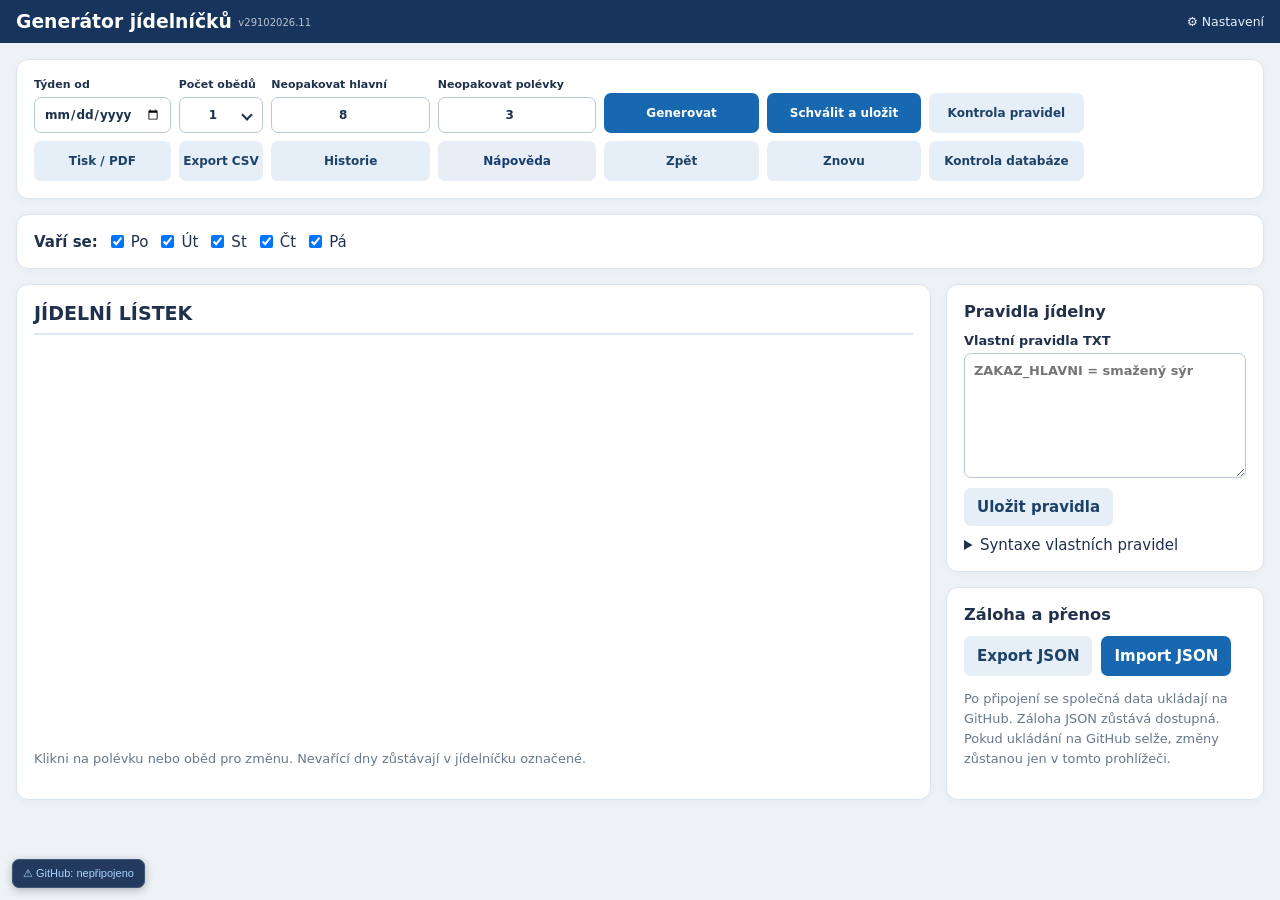
==== commit 0ec5fc80: "Add files via upload" ====
--- a/index.html
+++ b/index.html
@@ -1,4 +1,4 @@
-<!doctype html><html lang="cs"><head><meta charset="utf-8"><meta name="viewport" content="width=device-width,initial-scale=1"><title>Generátor školních jídelníčků</title><link rel="icon" href="favicon.ico?v=1" sizes="any"><link rel="apple-touch-icon" href="icon-192.png"><link rel="manifest" href="manifest.webmanifest"><meta name="theme-color" content="#ffb43d"><link rel="stylesheet" href="style.css?v=88"><style id="tablet-picker-stable-height">
+<!doctype html><html lang="cs"><head><meta charset="utf-8"><meta name="viewport" content="width=device-width,initial-scale=1"><title>Generátor školních jídelníčků</title><link rel="icon" href="favicon.ico?v=1" sizes="any"><link rel="apple-touch-icon" href="icon-192.png"><link rel="manifest" href="manifest.webmanifest"><meta name="theme-color" content="#ffb43d"><link rel="stylesheet" href="style.css?v=89"><style id="tablet-picker-stable-height">
 /* Tablet: vyska dialogu nezavisi na poctu vysledku vyhledavani. */
 @media (min-width: 601px) and (max-width: 1100px) {
   dialog#picker[open] {
@@ -49,7 +49,7 @@
 }
 </style></head><body>
 <header><div><h1>Generátor jídelníčků <small style="font-size:10px;font-weight:400;opacity:.7;white-space:nowrap;vertical-align:middle">v29102026.11</small></h1></div><div class="sync-area"><details class="github-settings"><summary>⚙ Nastavení</summary><div class="github-controls"><button id="ghConnect" type="button" class="alt">Připojit GitHub</button><button id="ghRefresh" type="button" class="alt" hidden>Načíst společná data</button><button id="ghResolve" type="button" class="alt" hidden>Vyřešit konflikt</button><button id="ghDisconnect" type="button" class="alt" hidden>Odpojit</button><p class="sync-hint">Změny se ukládají automaticky. Nová data se kontrolují při návratu do aplikace a průběžně. Při konfliktu se nic tiše nepřepíše.</p></div></details></div></header>
-<main><section class="panel toolbar"><div class="toolbar-fields"><label>Týden od <span class="main-date-wrap"><input type="date" id="date" tabindex="-1" aria-hidden="true"><button type="button" id="openMainCalendar" class="main-date-overlay" aria-label="Vybrat týden v kalendáři" title="Vybrat týden v kalendáři"></button></span></label><label>Počet obědů <select id="count"><option value="1">1</option><option value="2">2</option></select></label><label>Neopakovat hlavní <input id="lockMain" type="number" min="0" max="20" value="8"><select id="lockMainMobile" class="mobile-lock-select" aria-label="Neopakovat hlavní"><option value="0">0</option><option value="1">1</option><option value="2">2</option><option value="3">3</option><option value="4">4</option><option value="5">5</option><option value="6">6</option><option value="7">7</option><option value="8" selected>8</option><option value="9">9</option><option value="10">10</option><option value="11">11</option><option value="12">12</option><option value="13">13</option><option value="14">14</option><option value="15">15</option><option value="16">16</option><option value="17">17</option><option value="18">18</option><option value="19">19</option><option value="20">20</option></select></label><label>Neopakovat polévky <input id="lockSoup" type="number" min="0" max="20" value="3"><select id="lockSoupMobile" class="mobile-lock-select" aria-label="Neopakovat polévky"><option value="0">0</option><option value="1">1</option><option value="2">2</option><option value="3" selected>3</option><option value="4">4</option><option value="5">5</option><option value="6">6</option><option value="7">7</option><option value="8">8</option><option value="9">9</option><option value="10">10</option><option value="11">11</option><option value="12">12</option><option value="13">13</option><option value="14">14</option><option value="15">15</option><option value="16">16</option><option value="17">17</option><option value="18">18</option><option value="19">19</option><option value="20">20</option></select></label></div><div class="toolbar-actions"><button id="generate">Generovat</button><button id="approve">Schválit a uložit</button><button id="validate" class="alt">Kontrola pravidel</button><button id="auditCatalog" class="alt">Kontrola databáze</button><button id="print" class="alt">Tisk / PDF</button><button id="csv" class="alt">Export CSV</button><button id="openHistory" class="alt">Historie</button><a class="help-link" href="napoveda.html?v=22" target="_blank" rel="noopener">Nápověda</a><button id="undo" class="alt">Zpět</button><button id="redo" class="alt">Znovu</button><details class="mobile-more" id="mobileMore"><summary>☰ Další</summary><div class="mobile-more-items"><button type="button" data-original="validate">Kontrola pravidel</button><button type="button" data-original="print">Tisk / PDF</button><button type="button" data-original="csv">Export CSV</button><button type="button" data-original="openHistory">Historie</button><a href="napoveda.html?v=22" target="_blank" rel="noopener">Nápověda</a><button type="button" data-original="auditCatalog">Kontrola databáze</button></div></details></div></section>
+<main><section class="panel toolbar"><div class="toolbar-fields"><label>Týden od <span class="main-date-wrap"><input type="date" id="date" tabindex="-1" aria-hidden="true"><button type="button" id="openMainCalendar" class="main-date-overlay" aria-label="Vybrat týden v kalendáři" title="Vybrat týden v kalendáři"></button></span></label><label>Počet obědů <select id="count"><option value="1">1</option><option value="2">2</option></select></label><label>Neopakovat hlavní <input id="lockMain" type="number" min="0" max="20" value="8"><select id="lockMainMobile" class="mobile-lock-select" aria-label="Neopakovat hlavní"><option value="0">0</option><option value="1">1</option><option value="2">2</option><option value="3">3</option><option value="4">4</option><option value="5">5</option><option value="6">6</option><option value="7">7</option><option value="8" selected>8</option><option value="9">9</option><option value="10">10</option><option value="11">11</option><option value="12">12</option><option value="13">13</option><option value="14">14</option><option value="15">15</option><option value="16">16</option><option value="17">17</option><option value="18">18</option><option value="19">19</option><option value="20">20</option></select></label><label>Neopakovat polévky <input id="lockSoup" type="number" min="0" max="20" value="3"><select id="lockSoupMobile" class="mobile-lock-select" aria-label="Neopakovat polévky"><option value="0">0</option><option value="1">1</option><option value="2">2</option><option value="3" selected>3</option><option value="4">4</option><option value="5">5</option><option value="6">6</option><option value="7">7</option><option value="8">8</option><option value="9">9</option><option value="10">10</option><option value="11">11</option><option value="12">12</option><option value="13">13</option><option value="14">14</option><option value="15">15</option><option value="16">16</option><option value="17">17</option><option value="18">18</option><option value="19">19</option><option value="20">20</option></select></label></div><div class="toolbar-actions"><button id="generate">Generovat</button><button id="approve">Schválit a uložit</button><button id="validate" class="alt">Kontrola pravidel</button><button id="auditCatalog" class="alt">Kontrola databáze</button><button id="print" class="alt">Tisk / PDF</button><button id="csv" class="alt">Export CSV</button><button id="openHistory" class="alt">Historie</button><a class="help-link" href="napoveda.html?v=22" target="_blank" rel="noopener">Nápověda</a><button id="undo" class="alt">Zpět</button><button id="redo" class="alt">Znovu</button><details class="mobile-more" id="mobileMore"><summary>☰ Další</summary><div class="mobile-more-items"><button type="button" data-original="validate">Kontrola pravidel</button><button type="button" data-original="auditCatalog">Kontrola databáze</button><button type="button" data-original="csv">Export CSV</button><button type="button" data-original="print">Tisk / PDF</button><button type="button" data-original="openHistory">Historie</button><a href="napoveda.html?v=22" target="_blank" rel="noopener">Nápověda</a></div></details></div></section>
 <section class="panel daybar"><strong>Vaří se:</strong><label><input type="checkbox" data-day="0" checked> Po</label><label><input type="checkbox" data-day="1" checked> Út</label><label><input type="checkbox" data-day="2" checked> St</label><label><input type="checkbox" data-day="3" checked> Čt</label><label><input type="checkbox" data-day="4" checked> Pá</label></section>
 <div class="layout"><section class="panel"><div class="heading"><h2>JÍDELNÍ LÍSTEK</h2><strong id="range"></strong></div><div id="days"></div><p class="muted">Klikni na polévku nebo oběd pro změnu. Nevařící dny zůstávají v jídelníčku označené.</p></section>
 <aside><section class="panel"><h2>Pravidla jídelny</h2><div id="rules"></div><label class="block">Vlastní pravidla TXT <textarea id="txtRules" rows="7" placeholder="ZAKAZ_HLAVNI = smažený sýr"></textarea></label><button id="saveRules" class="alt">Uložit pravidla</button><details><summary>Syntaxe vlastních pravidel</summary><p class="muted">ZAKAZ_HLAVNI, ZAKAZ_POLEVKA, ZAKAZ_KOMBINACE, VYZADUJ_HLAVNI, VYZADUJ_POLEVKA, VYZADUJ_KOMBINACE. Každý požadavek na samostatný řádek; kombinace ve tvaru polévka | hlavní jídlo.</p></details></section><section class="panel"><h2>Záloha a přenos</h2><div class="actions"><button id="backup" class="alt">Export JSON</button><label class="upload">Import JSON<input id="restore" type="file" accept=".json,application/json" hidden></label></div><p class="muted">Po připojení se společná data ukládají na GitHub. Záloha JSON zůstává dostupná. Pokud ukládání na GitHub selže, změny zůstanou jen v tomto prohlížeči.</p></section></aside></div>
@@ -63,7 +63,7 @@
 <div class="copy-cal-legend"><span>🟩 Dnes</span><span>🟦 Vybraný den</span><span>▫️ Cílový týden</span></div>
 <p id="copyWeekRange" aria-live="polite"></p><p id="copyWeekWarning" class="copy-cal-warning" aria-live="polite"></p>
 <div class="copy-cal-actions"><button type="button" id="copyToday" class="alt">Dnes</button><button type="button" id="copyConfirm">Kopírovat</button></div></dialog>
-<script src="catalog-data.js"></script><script src="catalog.js"></script><script src="github-sync.js?v=21"></script><script src="app.js?v=79"></script><script>(function(){const menu=document.getElementById('mobileMore');if(!menu)return;menu.querySelectorAll('[data-original]').forEach(button=>button.addEventListener('click',()=>{menu.open=false;document.getElementById(button.dataset.original)?.click()}));menu.querySelectorAll('a').forEach(a=>a.addEventListener('click',()=>{menu.open=false}));document.addEventListener('pointerdown',e=>{if(menu.open&&!menu.contains(e.target))menu.open=false});document.addEventListener('keydown',e=>{if(e.key==='Escape'&&menu.open)menu.open=false});})();</script><script>/* Presne barvy jednotlivych polozek bez systemoveho sedeho hoveru. */
+<script src="catalog-data.js"></script><script src="catalog.js"></script><script src="github-sync.js?v=21"></script><script src="app.js?v=80"></script><script>(function(){const menu=document.getElementById('mobileMore');if(!menu)return;menu.querySelectorAll('[data-original]').forEach(button=>button.addEventListener('click',()=>{menu.open=false;document.getElementById(button.dataset.original)?.click()}));menu.querySelectorAll('a').forEach(a=>a.addEventListener('click',()=>{menu.open=false}));document.addEventListener('pointerdown',e=>{if(menu.open&&!menu.contains(e.target))menu.open=false});document.addEventListener('keydown',e=>{if(e.key==='Escape'&&menu.open)menu.open=false});})();</script><script>/* Presne barvy jednotlivych polozek bez systemoveho sedeho hoveru. */
 (()=>{const ids=['count','lockMainMobile','lockSoupMobile'];let active=null;
 function close(){if(active){active.hidden=true;active=null}}
 for(const id of ids){const sel=document.getElementById(id);if(!sel)continue;
--- a/style.css
+++ b/style.css
@@ -1695,3 +1695,34 @@
     margin:0!important;box-sizing:border-box!important;
   }
 }
+
+
+/* v89: Kompaktni horni ovladani pouze na telefonech; rozlozeni zustava stejne. */
+@media screen and (max-width:600px) {
+  main > section.panel.toolbar { padding:10px 10px !important; gap:7px !important; }
+  main .toolbar .toolbar-fields { column-gap:7px !important; row-gap:6px !important; }
+  main .toolbar .toolbar-fields > label { gap:3px !important; line-height:15px !important; }
+  main .toolbar .toolbar-fields input#date,
+  main .toolbar .toolbar-fields select#count,
+  main .toolbar .toolbar-fields input#lockMain,
+  main .toolbar .toolbar-fields input#lockSoup,
+  main .toolbar .toolbar-fields .main-date-wrap,
+  main .toolbar .toolbar-fields .main-date-overlay,
+  main .toolbar .toolbar-fields .toolbar-select-shell,
+  main .toolbar .toolbar-fields .toolbar-select-trigger {
+    box-sizing:border-box !important;
+    height:34px !important; min-height:34px !important; max-height:34px !important;
+  }
+  main .toolbar .toolbar-actions { gap:5px !important; }
+  main .toolbar .toolbar-actions > #generate,
+  main .toolbar .toolbar-actions > #approve {
+    height:38px !important; min-height:38px !important;
+    padding:5px 6px !important;
+  }
+  main .toolbar .toolbar-actions > #undo,
+  main .toolbar .toolbar-actions > #redo,
+  main .toolbar .mobile-more > summary {
+    height:36px !important; min-height:36px !important;
+    padding:5px 7px !important;
+  }
+}
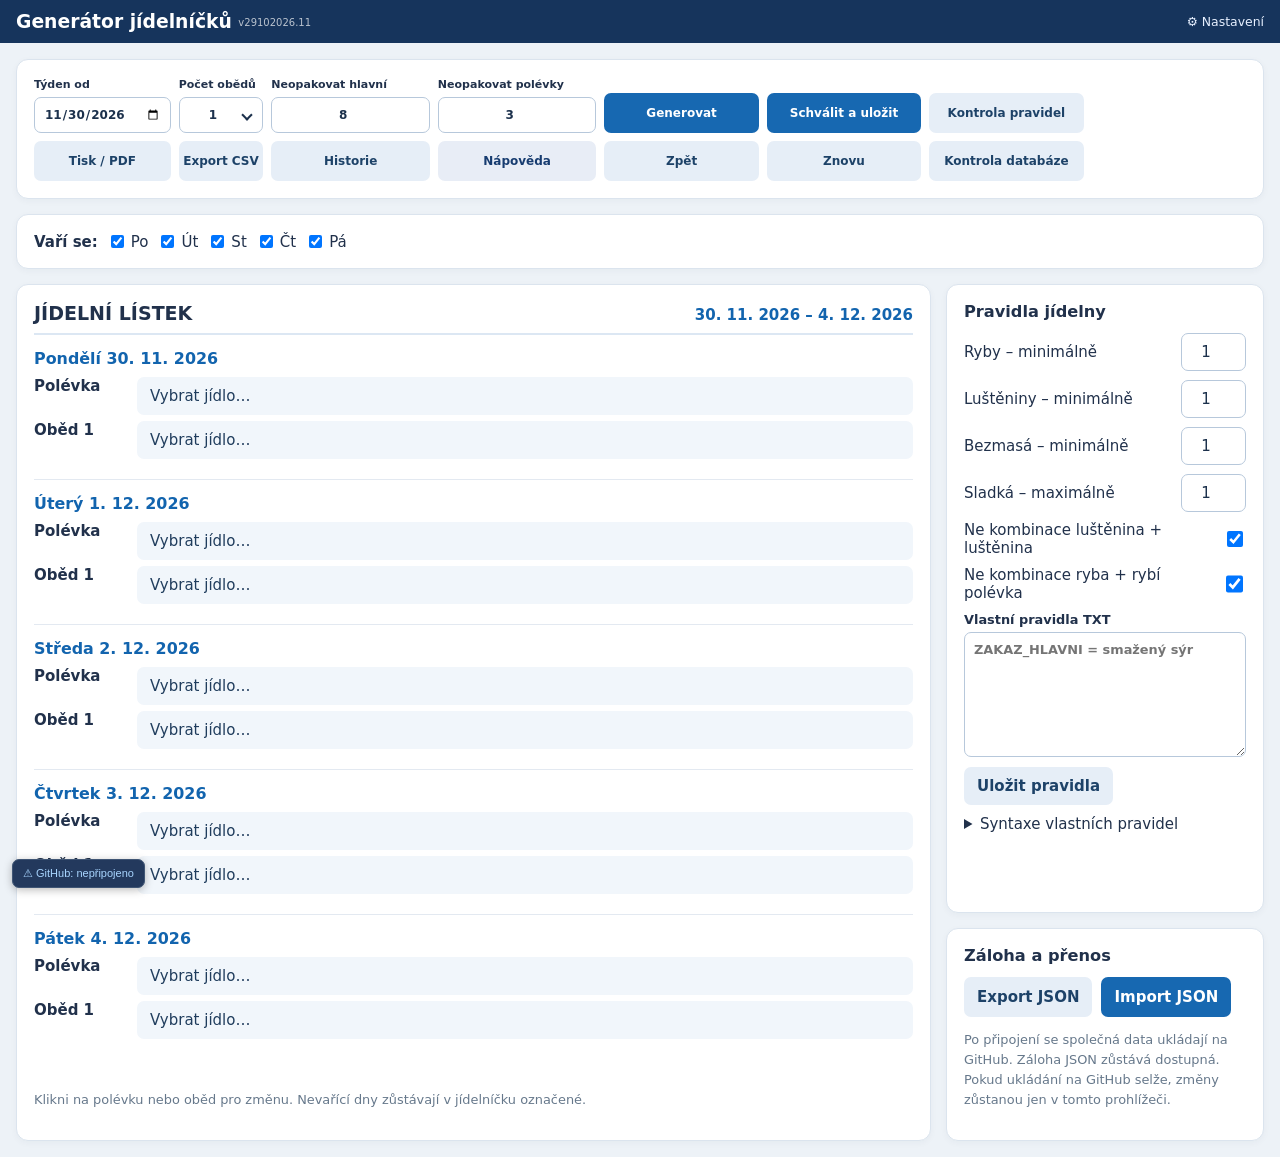
==== commit 48030d8d: "Add files via upload" ====
--- a/index.html
+++ b/index.html
@@ -63,7 +63,7 @@
 <div class="copy-cal-legend"><span>🟩 Dnes</span><span>🟦 Vybraný den</span><span>▫️ Cílový týden</span></div>
 <p id="copyWeekRange" aria-live="polite"></p><p id="copyWeekWarning" class="copy-cal-warning" aria-live="polite"></p>
 <div class="copy-cal-actions"><button type="button" id="copyToday" class="alt">Dnes</button><button type="button" id="copyConfirm">Kopírovat</button></div></dialog>
-<script src="catalog-data.js"></script><script src="catalog.js"></script><script src="github-sync.js?v=21"></script><script src="app.js?v=80"></script><script>(function(){const menu=document.getElementById('mobileMore');if(!menu)return;menu.querySelectorAll('[data-original]').forEach(button=>button.addEventListener('click',()=>{menu.open=false;document.getElementById(button.dataset.original)?.click()}));menu.querySelectorAll('a').forEach(a=>a.addEventListener('click',()=>{menu.open=false}));document.addEventListener('pointerdown',e=>{if(menu.open&&!menu.contains(e.target))menu.open=false});document.addEventListener('keydown',e=>{if(e.key==='Escape'&&menu.open)menu.open=false});})();</script><script>/* Presne barvy jednotlivych polozek bez systemoveho sedeho hoveru. */
+<script src="catalog-data.js"></script><script src="catalog.js"></script><script src="github-sync.js?v=21"></script><script src="app.js?v=79"></script><script>(function(){const menu=document.getElementById('mobileMore');if(!menu)return;menu.querySelectorAll('[data-original]').forEach(button=>button.addEventListener('click',()=>{menu.open=false;document.getElementById(button.dataset.original)?.click()}));menu.querySelectorAll('a').forEach(a=>a.addEventListener('click',()=>{menu.open=false}));document.addEventListener('pointerdown',e=>{if(menu.open&&!menu.contains(e.target))menu.open=false});document.addEventListener('keydown',e=>{if(e.key==='Escape'&&menu.open)menu.open=false});})();</script><script>/* Presne barvy jednotlivych polozek bez systemoveho sedeho hoveru. */
 (()=>{const ids=['count','lockMainMobile','lockSoupMobile'];let active=null;
 function close(){if(active){active.hidden=true;active=null}}
 for(const id of ids){const sel=document.getElementById(id);if(!sel)continue;
